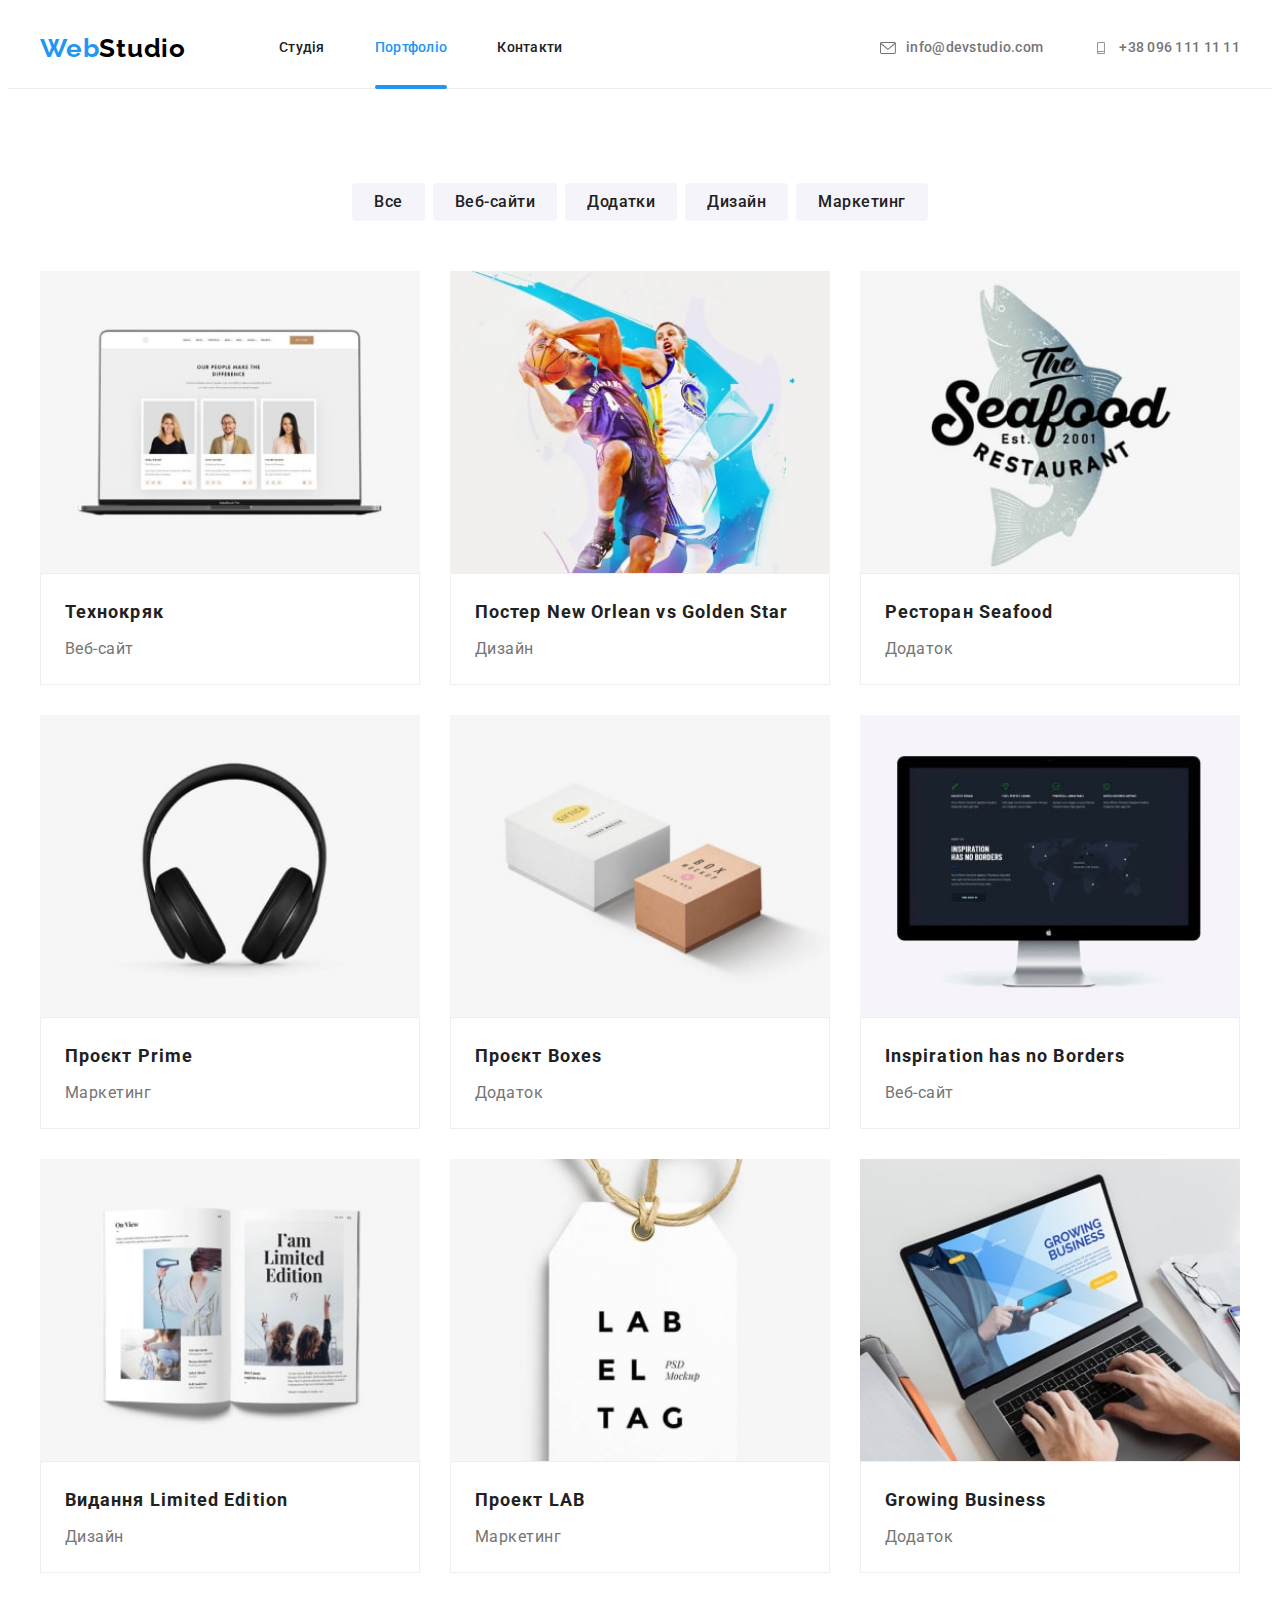
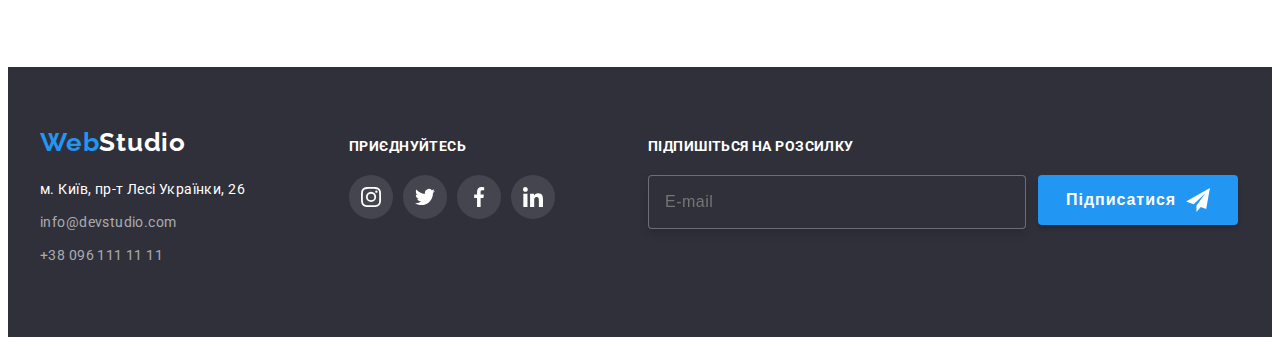
==== portfolio.html @ 8d9eef41 ".portfolio__list--buttons .portfolio__list--project" ====
<!DOCTYPE html>
<html lang="uk">
  <head>
    <meta charset="UTF-8" />
    <meta http-equiv="X-UA-Compatible" content="IE=edge" />
    <meta name="viewport" content="width=device-width, initial-scale=1.0" />
    <title>Document</title>
    <link rel="preconnect" href="https://fonts.googleapis.com" />
    <link rel="preconnect" href="https://fonts.gstatic.com" crossorigin />
    <link
      href="https://fonts.googleapis.com/css2?family=Raleway:wght@700&family=Roboto:wght@400;500;700;900&display=swap"
      rel="stylesheet"
    />
    <link
      rel="stylesheet"
      href="https://cdnjs.cloudflare.com/ajax/libs/modern-normalize/1.1.0/modern-normalize.min.css"
      integrity="sha512-wpPYUAdjBVSE4KJnH1VR1HeZfpl1ub8YT/NKx4PuQ5NmX2tKuGu6U/JRp5y+Y8XG2tV+wKQpNHVUX03MfMFn9Q=="
      crossorigin="anonymous"
      referrerpolicy="no-referrer"
    />
    <link rel="stylesheet" href="./css/main.min.css" />
  </head>
  <body>
    <!-- Шпка сторінки -->
    <header class="header">
      <div class="conteiner conteiner__header">
        <nav class="header__nav">
          <a
            href="./index.html"
            lang="en"
            class="logo logo--blu logo__header link"
            >Web<span class="logo logo--dark logo__header">Studio</span></a
          >
          <ul class="header__list list">
            <li class="header__item">
              <a href="./index.html" class="header__link link">Студія</a>
            </li>
            <li class="header__item">
              <a href="" class="header__link header__portfolio link"
                >Портфоліо</a
              >
            </li>
            <li class="header__item">
              <a href="" class="header__link link">Контакти</a>
            </li>
          </ul>
        </nav>
        <ul class="header__list list">
          <li>
            <a href="mailto:info@devstudio.com" class="header__contacts link">
              <svg class="header__email--icon" width="16" height="12">
                <use href="./images/icons.svg#icon-email"></use>
              </svg>
              info@devstudio.com
            </a>
          </li>
          <li>
            <a href="tel:+380961111111" class="header__contacts link"
              ><svg class="header__tel--icon" width="16" height="12">
                <use href="./images/icons.svg#icon-tel"></use>
              </svg>
              +38 096 111 11 11</a
            >
          </li>
        </ul>
      </div>
    </header>
    <!-- Унікальний контент сторінки -->
    <main>
      <!-------------------------------------- portfolio batom------- -->
      <section class="portfolio section">
        <div class="conteiner">
          <h2 class="visually-hidden">Види портфоліо</h2>
          <ul class="portfolio__list--buttons list">
            <li class="batton-item">
              <button type="button" class="btn__portfolio">Все</button>
            </li>
            <li class="batton-item">
              <button type="button" class="btn__portfolio">Веб-сайти</button>
            </li>
            <li class="batton-item">
              <button type="button" class="btn__portfolio">Додатки</button>
            </li>
            <li class="batton-item">
              <button type="button" class="btn__portfolio">Дизайн</button>
            </li>
            <li class="batton-item">
              <button type="button" class="btn__portfolio">Маркетинг</button>
            </li>
          </ul>
          <!----------------------------portfolio img------------------------------->
          <h2 class="visually-hidden">Портфоліо</h2>
          <ul class="portfolio__list--project list">
            <li class="portfolio-item">
              <a href="" class="portfolio-link link">
                <div class="portfolio-top-wrap">
                  <img
                    src="./images/img-portfolio-1-min.jpg"
                    alt="laptop"
                    width="370"
                    height="294"
                    class="img"
                  />
                  <p class="portfolio-title-overlay">
                    Ресурс пропонує комплексні пропозиції з різним рівнем
                    функціоналу та сервісів. Все це дозволить відвідувачу
                    отримати вичерпні відомості про компанію чи приватну особу.
                  </p>
                </div>
                <div class="portfolio-text">
                  <h3 class="portfolio-title">Технокряк</h3>
                  <p class="portfolio-after-title">Веб-сайт</p>
                </div>
              </a>
            </li>
            <li class="portfolio-item">
              <a href="" class="portfolio-link link">
                <div class="portfolio-top-wrap">
                  <img
                    src="./images/img-portfolio-2-min.jpg"
                    alt="sportsman"
                    width="370"
                    height="294"
                    class="img"
                  />
                  <p class="portfolio-title-overlay">
                    Ресурс пропонує комплексні пропозиції з різним рівнем
                    функціоналу та сервісів. Все це дозволить відвідувачу
                    отримати вичерпні відомості про компанію чи приватну особу.
                  </p>
                </div>
                <div class="portfolio-text">
                  <h3 class="portfolio-title">
                    Постер New Orlean vs Golden Star
                  </h3>
                  <p class="portfolio-after-title">Дизайн</p>
                </div>
              </a>
            </li>
            <li class="portfolio-item">
              <a href="" class="portfolio-link link">
                <div class="portfolio-top-wrap">
                  <img
                    src="./images/img-portfolio-3-min.jpg"
                    alt="fish"
                    width="370"
                    height="294"
                    class="img"
                  />
                  <p class="portfolio-title-overlay">
                    Ресурс пропонує комплексні пропозиції з різним рівнем
                    функціоналу та сервісів. Все це дозволить відвідувачу
                    отримати вичерпні відомості про компанію чи приватну особу.
                  </p>
                </div>
                <div class="portfolio-text">
                  <h3 class="portfolio-title">Ресторан Seafood</h3>
                  <p class="portfolio-after-title">Додаток</p>
                </div>
              </a>
            </li>
            <li class="portfolio-item">
              <a href="" class="portfolio-link link">
                <div class="portfolio-top-wrap">
                  <img
                    src="./images/img-portfolio-4-min.jpg"
                    alt="headphone"
                    width="370"
                    height="294"
                    class="img"
                  />
                  <p class="portfolio-title-overlay">
                    Ресурс пропонує комплексні пропозиції з різним рівнем
                    функціоналу та сервісів. Все це дозволить відвідувачу
                    отримати вичерпні відомості про компанію чи приватну особу.
                  </p>
                </div>
                <div class="portfolio-text">
                  <h3 class="portfolio-title">Проєкт Prime</h3>
                  <p class="portfolio-after-title">Маркетинг</p>
                </div>
              </a>
            </li>
            <li class="portfolio-item">
              <a href="" class="portfolio-link link">
                <div class="portfolio-top-wrap">
                  <img
                    src="./images/img-portfolio-5-min.jpg"
                    alt="boxes"
                    width="370"
                    height="294"
                    class="img"
                  />
                  <p class="portfolio-title-overlay">
                    Ресурс пропонує комплексні пропозиції з різним рівнем
                    функціоналу та сервісів. Все це дозволить відвідувачу
                    отримати вичерпні відомості про компанію чи приватну особу.
                  </p>
                </div>
                <div class="portfolio-text">
                  <h3 class="portfolio-title">Проєкт Boxes</h3>
                  <p class="portfolio-after-title">Додаток</p>
                </div>
              </a>
            </li>
            <li class="portfolio-item">
              <a href="" class="portfolio-link link">
                <div class="portfolio-top-wrap">
                  <img
                    src="./images/img-portfolio-6-min.jpg"
                    alt="monitor"
                    width="370"
                    height="294"
                    class="img"
                  />
                  <p class="portfolio-title-overlay">
                    Ресурс пропонує комплексні пропозиції з різним рівнем
                    функціоналу та сервісів. Все це дозволить відвідувачу
                    отримати вичерпні відомості про компанію чи приватну особу.
                  </p>
                </div>
                <div class="portfolio-text">
                  <h3 class="portfolio-title">Inspiration has no Borders</h3>
                  <p class="portfolio-after-title">Веб-сайт</p>
                </div>
              </a>
            </li>
            <li class="portfolio-item">
              <a href="" class="portfolio-link link">
                <div class="portfolio-top-wrap">
                  <img
                    src="./images/img-portfolio-7-min.jpg"
                    alt="magazine"
                    width="370"
                    height="294"
                    class="img"
                  />
                  <p class="portfolio-title-overlay">
                    Ресурс пропонує комплексні пропозиції з різним рівнем
                    функціоналу та сервісів. Все це дозволить відвідувачу
                    отримати вичерпні відомості про компанію чи приватну особу.
                  </p>
                </div>
                <div class="portfolio-text">
                  <h3 class="portfolio-title">Видання Limited Edition</h3>
                  <p class="portfolio-after-title">Дизайн</p>
                </div>
              </a>
            </li>
            <li class="portfolio-item">
              <a href="" class="portfolio-link link">
                <div class="portfolio-top-wrap">
                  <img
                    src="./images/img-portfolio-8-min.jpg"
                    alt="label"
                    width="370"
                    height="294"
                    class="img"
                  />
                  <p class="portfolio-title-overlay">
                    Ресурс пропонує комплексні пропозиції з різним рівнем
                    функціоналу та сервісів. Все це дозволить відвідувачу
                    отримати вичерпні відомості про компанію чи приватну особу.
                  </p>
                </div>
                <div class="portfolio-text">
                  <h3 class="portfolio-title">Проект LAB</h3>
                  <p class="portfolio-after-title">Маркетинг</p>
                </div>
              </a>
            </li>
            <li class="portfolio-item">
              <a href="" class="portfolio-link link">
                <div class="portfolio-top-wrap">
                  <img
                    src="./images/img-portfolio-9-min.jpg"
                    alt="working laptop"
                    width="370"
                    height="294"
                    class="img"
                  />
                  <p class="portfolio-title-overlay">
                    Ресурс пропонує комплексні пропозиції з різним рівнем
                    функціоналу та сервісів. Все це дозволить відвідувачу
                    отримати вичерпні відомості про компанію чи приватну особу.
                  </p>
                </div>
                <div class="portfolio-text">
                  <h3 class="portfolio-title">Growing Business</h3>
                  <p class="portfolio-after-title">Додаток</p>
                </div>
              </a>
            </li>
          </ul>
        </div>
      </section>
    </main>
    <!-- Підвал сторінки -->
    <footer class="footer">
      <div class="conteiner conteiner__footer">
        <div class="footer__wrap--contacts">
          <a href="./index.html" lang="en" class="logo logo--blu link"
            >Web<span class="logo logo--white">Studio</span></a
          >
          <address class="address">
            <ul class="address__list list">
              <li class="address__item">
                <a
                  href="https://goo.gl/maps/eV7K1DGfb44Niiet6"
                  target="_blank"
                  rel="noopener noreferrer"
                  class="address__link--map link"
                  >м. Київ, пр-т Лесі Українки, 26</a
                >
              </li>
              <li class="address__item">
                <a
                  href="malto:info@devstudio.com"
                  class="address__link--contacts link"
                  >info@devstudio.com</a
                >
              </li>
              <li class="address__item">
                <a href="tel:+380961111111" class="address__link--contacts link"
                  >+38 096 111 11 11</a
                >
              </li>
            </ul>
          </address>
        </div>
        <div class="footer__wrap--social">
          <strong class="footer-call">приєднуйтесь</strong>
          <ul class="social__list--footer list">
            <li class="footer-soc-item">
              <a href="" class="social__link--footer link">
                <svg class="social__icon--footer" width="20" height="20">
                  <use href="./images/icons.svg#icon-instagram"></use>
                </svg>
              </a>
            </li>
            <li class="footer-soc-item">
              <a href="" class="social__link--footer link"
                ><svg class="social__icon--footer" width="20" height="20">
                  <use href="./images/icons.svg#icon-twitter"></use></svg
              ></a>
            </li>
            <li class="footer-soc-item">
              <a href="" class="social__link--footer link"
                ><svg class="social__icon--footer" width="20" height="20">
                  <use href="./images/icons.svg#icon-facebook"></use></svg
              ></a>
            </li>
            <li class="footer-soc-item">
              <a href="" class="social__link--footer link"
                ><svg class="social__icon--footer" width="20" height="20">
                  <use href="./images/icons.svg#icon-linkedin"></use></svg
              ></a>
            </li>
          </ul>
        </div>
        <div class="footer__wrap--subscription">
          <strong class="subscription-text">Підпишіться на розсилку</strong>
          <form class="footer-form">
            <input
              type="text"
              class="subscription-input"
              placeholder="E-mail"
            />
            <button type="submit" class="subscription-btn">
              Підписатися<svg class="icon-send" width="24" height="24">
                <use href="./images/icons.svg#icon-send"></use>
              </svg>
            </button>
          </form>
        </div>
      </div>
    </footer>
  </body>
</html>
---- css/main.min.css ----
p,h1,h2,h3,h4,h5,h6{margin:0}address{font-style:normal}ul{list-style:none;padding:0;margin:0}:root{--head-color: #212121;--text-color: #757575;--accent-color: #2196f3;--background-color: #2f303a;--main-light-color: #ffffff;--main-dark-color: #000000;--secondary-bgr-color: #f5f4fa;--border-color: #eeeeee;--secondary-border-color: #ececec;--block-margin: 30px;--section-margin: 94px;--svg-baza-color: #afb1b8}body{font-family:"Roboto",sans-serif;color:var(--head-color)}.list{list-style:none;padding:0;margin:0}.link{text-decoration:none;display:block}.section{padding-top:94px;padding-bottom:94px}.img{display:block;min-width:100%;height:auto}.visually-hidden{position:absolute;white-space:nowrap;width:1px;height:1px;overflow:hidden;border:0;padding:0;clip:rect(0 0 0 0);-webkit-clip-path:inset(50%);clip-path:inset(50%);margin:-1px}.header{background-color:var(--main-light-color);border-bottom:1px solid var(--secondary-border-color)}.header__nav{display:-webkit-box;display:-ms-flexbox;display:flex;-webkit-box-align:center;-ms-flex-align:center;align-items:center}.header__list{display:-webkit-box;display:-ms-flexbox;display:flex;margin-left:auto;-webkit-column-gap:50px;-moz-column-gap:50px;column-gap:50px}.header__item{position:relative}.header__link{font-weight:500;font-size:14px;line-height:1.14;letter-spacing:.02em;color:var(--head-color);-webkit-transition:color 250ms cubic-bezier(0.4, 0, 0.2, 1);transition:color 250ms cubic-bezier(0.4, 0, 0.2, 1);cursor:pointer;padding:32px 0}.header__link:hover,.header__link:focus{color:var(--accent-color)}.header__contacts{font-weight:500;font-size:14px;line-height:1.14;letter-spacing:.02em;color:var(--text-color);display:-webkit-box;display:-ms-flexbox;display:flex;cursor:pointer;-webkit-box-align:center;-ms-flex-align:center;align-items:center;-webkit-transition:color 250ms cubic-bezier(0.4, 0, 0.2, 1);transition:color 250ms cubic-bezier(0.4, 0, 0.2, 1);padding:32px 0}.header__contacts:hover,.header__contacts:focus{color:var(--accent-color)}.header__email--icon,.header__tel--icon{fill:currentColor;-webkit-box-align:center;-ms-flex-align:center;align-items:center;margin-right:10px}a.header__studia,a.header__portfolio{color:var(--accent-color)}a.header__studia::after,a.header__portfolio::after{content:"";width:100%;height:4px;background:var(--accent-color);border-radius:2px;display:block;bottom:-1px;left:0;position:absolute}.hero{padding-top:200px;padding-bottom:200px;background-color:var(--background-color);text-align:center;max-width:1600px;height:600px;margin-left:auto;margin-right:auto;background-image:-webkit-gradient(linear, left top, left bottom, from(rgba(47, 48, 58, 0.4)), to(rgba(47, 48, 58, 0.4))),url("../images/Img-hero.jpg");background-image:linear-gradient(rgba(47, 48, 58, 0.4), rgba(47, 48, 58, 0.4)),url("../images/Img-hero.jpg");background-repeat:no-repeat;background-position:center;background-size:cover}.benefits-list{display:-webkit-box;display:-ms-flexbox;display:flex;margin-left:auto;-webkit-column-gap:30px;-moz-column-gap:30px;column-gap:30px}.benefits-item{width:270px}.benefits-icons{width:270px;height:120px;background-color:#f5f4fa;border-radius:4px;margin-bottom:30px;display:-webkit-box;display:-ms-flexbox;display:flex;-webkit-box-align:center;-ms-flex-align:center;align-items:center;-webkit-box-pack:center;-ms-flex-pack:center;justify-content:center}.aktivitis{padding-top:0}.aktivitis__list{display:-webkit-box;display:-ms-flexbox;display:flex;margin-left:auto;-webkit-column-gap:30px;-moz-column-gap:30px;column-gap:30px}.aktivitis__item{position:relative}.team{background-color:var(--secondary-bgr-color)}.team__list{display:-webkit-box;display:-ms-flexbox;display:flex;margin-left:auto;-webkit-column-gap:30px;-moz-column-gap:30px;column-gap:30px}.team__item{background-color:var(--main-light-color);-webkit-box-shadow:0px 1px 3px rgba(0,0,0,.12),0px 1px 1px rgba(0,0,0,.14),0px 2px 1px rgba(0,0,0,.2);box-shadow:0px 1px 3px rgba(0,0,0,.12),0px 1px 1px rgba(0,0,0,.14),0px 2px 1px rgba(0,0,0,.2);border-radius:0px 0px 4px 4px}.team__name{padding:32px 30px}.team__people{font-weight:500;font-size:16px;line-height:1.9;text-align:center;letter-spacing:.03em;margin-bottom:10px}.team__specialist{font-size:16px;line-height:1.9;text-align:center;letter-spacing:.03em;color:var(--text-color);margin-bottom:16px}.customers__link{width:170px;height:92px;background-color:rgba(0,0,0,0);border:1px solid var(--svg-baza-color);border-radius:4px;display:-webkit-box;display:-ms-flexbox;display:flex;-webkit-box-align:center;-ms-flex-align:center;align-items:center;-webkit-box-pack:center;-ms-flex-pack:center;justify-content:center;color:var(--svg-baza-color);-webkit-transition:color 250ms cubic-bezier(0.4, 0, 0.2, 1),border-color 250ms cubic-bezier(0.4, 0, 0.2, 1);transition:color 250ms cubic-bezier(0.4, 0, 0.2, 1),border-color 250ms cubic-bezier(0.4, 0, 0.2, 1)}.customers__link:hover,.customers__link:focus{border-color:var(--accent-color);color:var(--accent-color)}.customers__logo--icon{fill:currentColor;width:106px;height:60px}.customers__list{display:-webkit-box;display:-ms-flexbox;display:flex;-webkit-column-gap:30px;-moz-column-gap:30px;column-gap:30px}.customers__item{width:150px/6}.footer{background-color:var(--background-color);padding-top:60px;padding-bottom:60px}.footer__wrap--contacts{margin-right:70px}.footer__wrap--social{display:block;height:80px;-webkit-box-pack:center;-ms-flex-pack:center;justify-content:center;margin-right:93px}.footer__wrap--subscription{display:block;-webkit-box-pack:center;-ms-flex-pack:center;justify-content:center;-webkit-box-align:center;-ms-flex-align:center;align-items:center}.footer-call{font-weight:700;font-size:14px;line-height:1.14;letter-spacing:.03em;text-transform:uppercase;color:#fff}.footer-form{display:-webkit-box;display:-ms-flexbox;display:flex;margin-top:20px}.subscription-text{font-weight:700;font-size:14px;line-height:1.1428571429;letter-spacing:.03em;text-transform:uppercase;color:var(--main-light-color)}.subscription-input{width:358px;height:50px;font-size:16px;line-height:1.25;display:-webkit-box;display:-ms-flexbox;display:flex;-webkit-box-align:center;-ms-flex-align:center;align-items:center;letter-spacing:.03em;color:rgba(255,255,255,.6);border:1px solid rgba(255,255,255,.3);-webkit-filter:drop-shadow(0px 4px 4px rgba(0, 0, 0, 0.15));filter:drop-shadow(0px 4px 4px rgba(0, 0, 0, 0.15));border-radius:4px;outline:rgba(0,0,0,0);background:#2f303a;margin-right:12px;padding-left:16px}.subscription-input placeholder{font-size:16px;line-height:1.25;display:-webkit-box;display:-ms-flexbox;display:flex;-webkit-box-align:center;-ms-flex-align:center;align-items:center;letter-spacing:.03em;color:rgba(255,255,255,.6)}.subscription-input:hover,.subscription-input:focus{border-color:var(--accent-color)}.subscription-btn{display:-webkit-box;display:-ms-flexbox;display:flex;width:200px;height:50px;background:#2196f3;-webkit-box-shadow:0px 4px 4px rgba(0,0,0,.15);box-shadow:0px 4px 4px rgba(0,0,0,.15);border-radius:4px;border:rgba(0,0,0,0);font-weight:700;font-size:16px;line-height:1.88;-webkit-box-pack:center;-ms-flex-pack:center;justify-content:center;-webkit-box-align:center;-ms-flex-align:center;align-items:center;text-align:center;letter-spacing:.06em;color:#fff;padding:10px 28px}.icon-send{right:28px;margin-left:10px}.portfolio-gallery{background-color:var(--secondary-bgr-color)}.portfolio__list--buttons{display:-webkit-box;display:-ms-flexbox;display:flex;-webkit-box-pack:center;-ms-flex-pack:center;justify-content:center;margin-bottom:50px;-webkit-column-gap:8px;-moz-column-gap:8px;column-gap:8px}.portfolio__list--project{background-color:var(--main-light-color);display:-webkit-box;display:-ms-flexbox;display:flex;-ms-flex-wrap:wrap;flex-wrap:wrap;gap:30px}.portfolio-item{width:calc((100% - 60px)/3)}.portfolio-item:hover .portfolio-title-overlay{-webkit-transform:translateY(0);transform:translateY(0)}.portfolio-link{-webkit-transition:-webkit-box-shadow 250ms cubic-bezier(0.4, 0, 0.2, 1);transition:-webkit-box-shadow 250ms cubic-bezier(0.4, 0, 0.2, 1);transition:box-shadow 250ms cubic-bezier(0.4, 0, 0.2, 1);transition:box-shadow 250ms cubic-bezier(0.4, 0, 0.2, 1), -webkit-box-shadow 250ms cubic-bezier(0.4, 0, 0.2, 1)}.portfolio-link:hover,.portfolio-link:focus{-webkit-box-shadow:0px 1px 1px rgba(0,0,0,.12),0px 4px 4px rgba(0,0,0,.06),1px 4px 6px rgba(0,0,0,.16);box-shadow:0px 1px 1px rgba(0,0,0,.12),0px 4px 4px rgba(0,0,0,.06),1px 4px 6px rgba(0,0,0,.16)}.portfolio-text{padding:20px 24px;border-top:rgba(0,0,0,0);border:1px solid var(--border-color)}.portfolio-top-wrap{position:relative;overflow:hidden}.portfolio-title-overlay{position:absolute;top:0;left:0;padding:63px 24px;height:100%;font-size:18px;line-height:1.56;letter-spacing:.03em;color:var(--main-light-color);background:rgba(33,150,243,.9);-webkit-transform:translateY(100%);transform:translateY(100%);-webkit-transition:-webkit-transform 250ms cubic-bezier(0.4, 0, 0.2, 1);transition:-webkit-transform 250ms cubic-bezier(0.4, 0, 0.2, 1);transition:transform 250ms cubic-bezier(0.4, 0, 0.2, 1);transition:transform 250ms cubic-bezier(0.4, 0, 0.2, 1), -webkit-transform 250ms cubic-bezier(0.4, 0, 0.2, 1)}.portfolio-title{font-weight:700;font-size:18px;line-height:2;letter-spacing:.06em;color:var(--head-color);margin-bottom:4px}.portfolio-after-title{font-size:16px;line-height:1.88;letter-spacing:.03em;color:var(--text-color)}.visually-hidden{margin-bottom:4px}.conteiner{width:1200px;padding-left:15px;padding-right:15px;margin:0 auto}.conteiner__header{display:-webkit-box;display:-ms-flexbox;display:flex;-webkit-box-align:center;-ms-flex-align:center;align-items:center}.conteiner__footer{display:-webkit-box;display:-ms-flexbox;display:flex;-webkit-box-align:baseline;-ms-flex-align:baseline;align-items:baseline}.title--hero{font-weight:900;font-size:44px;line-height:1.36;text-align:center;letter-spacing:.06em;text-transform:uppercase;color:var(--main-light-color);margin-left:auto;margin-right:auto;max-width:696px;margin-bottom:30px}.title{font-weight:700;font-size:36px;line-height:1.17;text-align:center;letter-spacing:.03em;margin-bottom:50px}.title__subtitle--aktivitis{position:absolute;bottom:0;left:auto;width:100%;height:70px;font-weight:700;font-size:14px;line-height:1.1428571429;text-align:center;letter-spacing:.03em;text-transform:uppercase;color:var(--main-light-color);background:rgba(47,48,58,.8);display:-webkit-box;display:-ms-flexbox;display:flex;-webkit-box-align:center;-ms-flex-align:center;align-items:center;-webkit-box-pack:center;-ms-flex-pack:center;justify-content:center}.title__subtitle--benefits{font-weight:700;font-size:14px;line-height:1.14;letter-spacing:.03em;text-transform:uppercase;margin-bottom:10px}.title__text--benefits{font-size:14px;line-height:1.71;letter-spacing:.03em;color:var(--text-color)}.btn__hero{padding:10px 32px;border-radius:4px;display:block;font-family:inherit;font-weight:700;font-size:16px;line-height:1.89;-webkit-box-align:center;-ms-flex-align:center;align-items:center;text-align:center;letter-spacing:.06em;color:var(--main-light-color);background-color:var(--accent-color);min-width:216px;border:rgba(0,0,0,0);cursor:pointer;margin:0px auto;-webkit-transition:color 250ms cubic-bezier(0.4, 0, 0.2, 1);transition:color 250ms cubic-bezier(0.4, 0, 0.2, 1)}.btn__hero:hover,.btn__hero:focus{background-color:#188ce8}.btn__portfolio{padding:6px 22px;border-radius:4px;border:0px;display:inline-block;font-family:inherit;font-weight:500;font-size:16px;line-height:1.62;text-align:center;letter-spacing:.03em;color:var(--head-color);background-color:var(--secondary-bgr-color);border-radius:4px;-webkit-transition:color 250ms cubic-bezier(0.4, 0, 0.2, 1),background-color 250ms cubic-bezier(0.4, 0, 0.2, 1),-webkit-box-shadow 250ms cubic-bezier(0.4, 0, 0.2, 1);transition:color 250ms cubic-bezier(0.4, 0, 0.2, 1),background-color 250ms cubic-bezier(0.4, 0, 0.2, 1),-webkit-box-shadow 250ms cubic-bezier(0.4, 0, 0.2, 1);transition:color 250ms cubic-bezier(0.4, 0, 0.2, 1),background-color 250ms cubic-bezier(0.4, 0, 0.2, 1),box-shadow 250ms cubic-bezier(0.4, 0, 0.2, 1);transition:color 250ms cubic-bezier(0.4, 0, 0.2, 1),background-color 250ms cubic-bezier(0.4, 0, 0.2, 1),box-shadow 250ms cubic-bezier(0.4, 0, 0.2, 1),-webkit-box-shadow 250ms cubic-bezier(0.4, 0, 0.2, 1);cursor:pointer}.btn__portfolio:hover,.btn__portfolio:focus{color:var(--main-light-color);background-color:var(--accent-color);-webkit-box-shadow:0px 3px 1px rgba(0,0,0,.1),0px 1px 2px rgba(0,0,0,.08),0px 2px 2px rgba(0,0,0,.12);box-shadow:0px 3px 1px rgba(0,0,0,.1),0px 1px 2px rgba(0,0,0,.08),0px 2px 2px rgba(0,0,0,.12)}.btn__form{font-family:inherit;font-weight:700;font-size:16px;line-height:1.88px;display:-webkit-box;display:-ms-flexbox;display:flex;text-align:center;letter-spacing:.06em;color:#fff;-webkit-box-align:center;-ms-flex-align:center;align-items:center;-webkit-box-pack:center;-ms-flex-pack:center;justify-content:center;min-width:200px;height:50px;margin:0px auto;background:#2196f3;-webkit-box-shadow:0px 4px 4px rgba(0,0,0,.15);box-shadow:0px 4px 4px rgba(0,0,0,.15);border-radius:4px;border:rgba(0,0,0,0);cursor:pointer;margin-right:auto;margin-bottom:0px}.backdrop{position:fixed;top:0;left:0;width:100%;height:100%;background-color:rgba(0,0,0,.2);-webkit-transition:opacity 500ms linear,visibility 500ms;transition:opacity 500ms linear,visibility 500ms}.modal{position:absolute;top:50%;left:50%;width:528px;min-height:581px;background:#fff;-webkit-box-shadow:0px 1px 3px rgba(0,0,0,.12),0px 1px 1px rgba(0,0,0,.14),0px 2px 1px rgba(0,0,0,.2);box-shadow:0px 1px 3px rgba(0,0,0,.12),0px 1px 1px rgba(0,0,0,.14),0px 2px 1px rgba(0,0,0,.2);border-radius:4px;padding:40px;-webkit-transform:translate(-50%, -50%) scale(1);transform:translate(-50%, -50%) scale(1);-webkit-transition:-webkit-transform 300ms linear;transition:-webkit-transform 300ms linear;transition:transform 300ms linear;transition:transform 300ms linear, -webkit-transform 300ms linear}.backdrop.is-hidden .modal{-webkit-transform:scale(0);transform:scale(0)}.modal-close-btn{position:absolute;top:8px;right:8px;width:30px;height:30px;background:#fff;border:1px solid rgba(0,0,0,.1);border-radius:50%;display:-webkit-box;display:-ms-flexbox;display:flex;-webkit-box-align:center;-ms-flex-align:center;align-items:center;-webkit-box-pack:center;-ms-flex-pack:center;justify-content:center;-webkit-transition:fill 250ms cubic-bezier(0.4, 0, 0.2, 1);transition:fill 250ms cubic-bezier(0.4, 0, 0.2, 1);cursor:pointer}.modal-close-btn:hover,.modal-close-btn:focus+.modal-btn-icon{fill:var(--accent-color)}.is-hidden{opacity:0;visibility:hidden;pointer-events:none}.modal-form{position:relative}.modal-title{font-weight:700;font-size:20px;line-height:1.15;text-align:center;letter-spacing:.03em;color:var(--head-color);margin-bottom:12px}.form-input{width:100%;height:40px;border:1px solid rgba(33,33,33,.2);border-radius:4px;padding-left:42px;cursor:pointer;-webkit-transition:border-color 250ms cubic-bezier(0.4, 0, 0.2, 1);transition:border-color 250ms cubic-bezier(0.4, 0, 0.2, 1);outline:rgba(0,0,0,0)}.form-input:focus{border-color:var(--accent-color)}.form-fild{margin-bottom:10px}.form-fild:nth-child(4){margin-bottom:20px}.form-fild:nth-child(5){margin-bottom:30px}.input-wrap{position:relative;margin-top:4px}.form-title{display:block;font-size:12px;line-height:1.1666666667;letter-spacing:.01em;color:var(--text-color)}.form-icon{position:absolute;left:15px;top:50%;-webkit-transform:translateY(-50%);transform:translateY(-50%)}.form-input:focus+.form-icon{fill:var(--accent-color)}.form-comment{display:block;font-size:12px;line-height:1.1666666667;letter-spacing:.01em;color:rgba(117,117,117,.5);width:100%;height:120px;border:1px solid rgba(33,33,33,.2);border-radius:4px;resize:none;padding:16px 12px;margin-top:4px}.form-checkbox{display:-webkit-box;display:-ms-flexbox;display:flex;-webkit-box-pack:center;-ms-flex-pack:center;justify-content:center;-webkit-box-align:center;-ms-flex-align:center;align-items:center}.check-icon{fill:rgba(0,0,0,0);-webkit-transition:fill 250ms cubic-bezier(0.4, 0, 0.2, 1);transition:fill 250ms cubic-bezier(0.4, 0, 0.2, 1)}.check-text{font-size:14px;line-height:1,71;letter-spacing:.03em;color:#757575;display:-webkit-box;display:-ms-flexbox;display:flex;-webkit-box-pack:center;-ms-flex-pack:center;justify-content:center;-webkit-box-align:center;-ms-flex-align:center;align-items:center}.form-checkbox:checked+.check-text span{background-color:var(--accent-color);border-color:var(--accent-color)}.form-checkbox:focus+.check-text span{border-color:var(--accent-color)}.check-text span{width:16px;height:15px;border:2px solid var(--head-color);border-radius:3pt;-webkit-box-align:center;-ms-flex-align:center;align-items:center;-webkit-box-pack:center;-ms-flex-pack:center;justify-content:center;margin-right:8px;display:-webkit-box;display:-ms-flexbox;display:flex;-webkit-transition:background-color 250ms cubic-bezier(0.4, 0, 0.2, 1),border-color 250ms cubic-bezier(0.4, 0, 0.2, 1);transition:background-color 250ms cubic-bezier(0.4, 0, 0.2, 1),border-color 250ms cubic-bezier(0.4, 0, 0.2, 1)}.check-terms{text-decoration:underline;color:#2196f3}.logo{font-family:"Raleway";font-weight:700;font-size:26px;line-height:1.19;letter-spacing:.03em}.logo--blu{color:var(--accent-color);display:-webkit-box;display:-ms-flexbox;display:flex;-webkit-box-align:center;-ms-flex-align:center;align-items:center;margin-right:93px}.logo--dark{color:var(--main-dark-color);padding-top:24px;padding-bottom:24px}.logo--white{color:var(--main-light-color)}.social__list--team{display:-webkit-box;display:-ms-flexbox;display:flex;-webkit-box-pack:center;-ms-flex-pack:center;justify-content:center;gap:10px}.social__link--team{width:44px;height:44px;border-radius:50%;background-color:var(--main-light-color);display:-webkit-box;display:-ms-flexbox;display:flex;-webkit-box-align:center;-ms-flex-align:center;align-items:center;-webkit-box-pack:center;-ms-flex-pack:center;justify-content:center;color:var(--svg-baza-color);-webkit-transition:color 250ms cubic-bezier(0.4, 0, 0.2, 1),background-color 250ms cubic-bezier(0.4, 0, 0.2, 1);transition:color 250ms cubic-bezier(0.4, 0, 0.2, 1),background-color 250ms cubic-bezier(0.4, 0, 0.2, 1)}.social__link--team:hover,.social__link--team:focus{background-color:var(--accent-color);color:var(--main-light-color)}.social__icon--team{fill:currentColor;-webkit-transition:fill 250ms cubic-bezier(0.4, 0, 0.2, 1);transition:fill 250ms cubic-bezier(0.4, 0, 0.2, 1)}.social__list--footer{display:-webkit-box;display:-ms-flexbox;display:flex;-webkit-box-pack:center;-ms-flex-pack:center;justify-content:center;gap:10px;margin-top:20px}.social__link--footer{width:44px;height:44px;border-radius:50%;background-color:rgba(255,255,255,.1);display:-webkit-box;display:-ms-flexbox;display:flex;-webkit-box-align:center;-ms-flex-align:center;align-items:center;-webkit-box-pack:center;-ms-flex-pack:center;justify-content:center;color:var(--main-light-color);-webkit-transition:color 250ms cubic-bezier(0.4, 0, 0.2, 1),background-color 250ms cubic-bezier(0.4, 0, 0.2, 1);transition:color 250ms cubic-bezier(0.4, 0, 0.2, 1),background-color 250ms cubic-bezier(0.4, 0, 0.2, 1)}.social__link--footer:hover,.social__link--footer:focus{background-color:var(--accent-color);color:var(--main-light-color)}.social__icon--footer{fill:currentColor}.address{margin-top:20px}.address__item{margin-bottom:9px}.address__item:last-child{margin-bottom:0px}.address__link--map{font-size:14px;line-height:1.71;letter-spacing:.03em;color:var(--main-light-color);-webkit-transition:color 250ms cubic-bezier(0.4, 0, 0.2, 1);transition:color 250ms cubic-bezier(0.4, 0, 0.2, 1)}.address__link--map:hover,.address__link--map:focus{color:var(--accent-color)}.address__link--contacts{font-size:14px;line-height:1.71;letter-spacing:.03em;color:rgba(255,255,255,.6);margin-bottom:9px;-webkit-transition:color 250ms cubic-bezier(0.4, 0, 0.2, 1);transition:color 250ms cubic-bezier(0.4, 0, 0.2, 1)}.address__link--contacts:hover,.address__link--contacts:focus{color:var(--accent-color)}/*# sourceMappingURL=main.min.css.map */
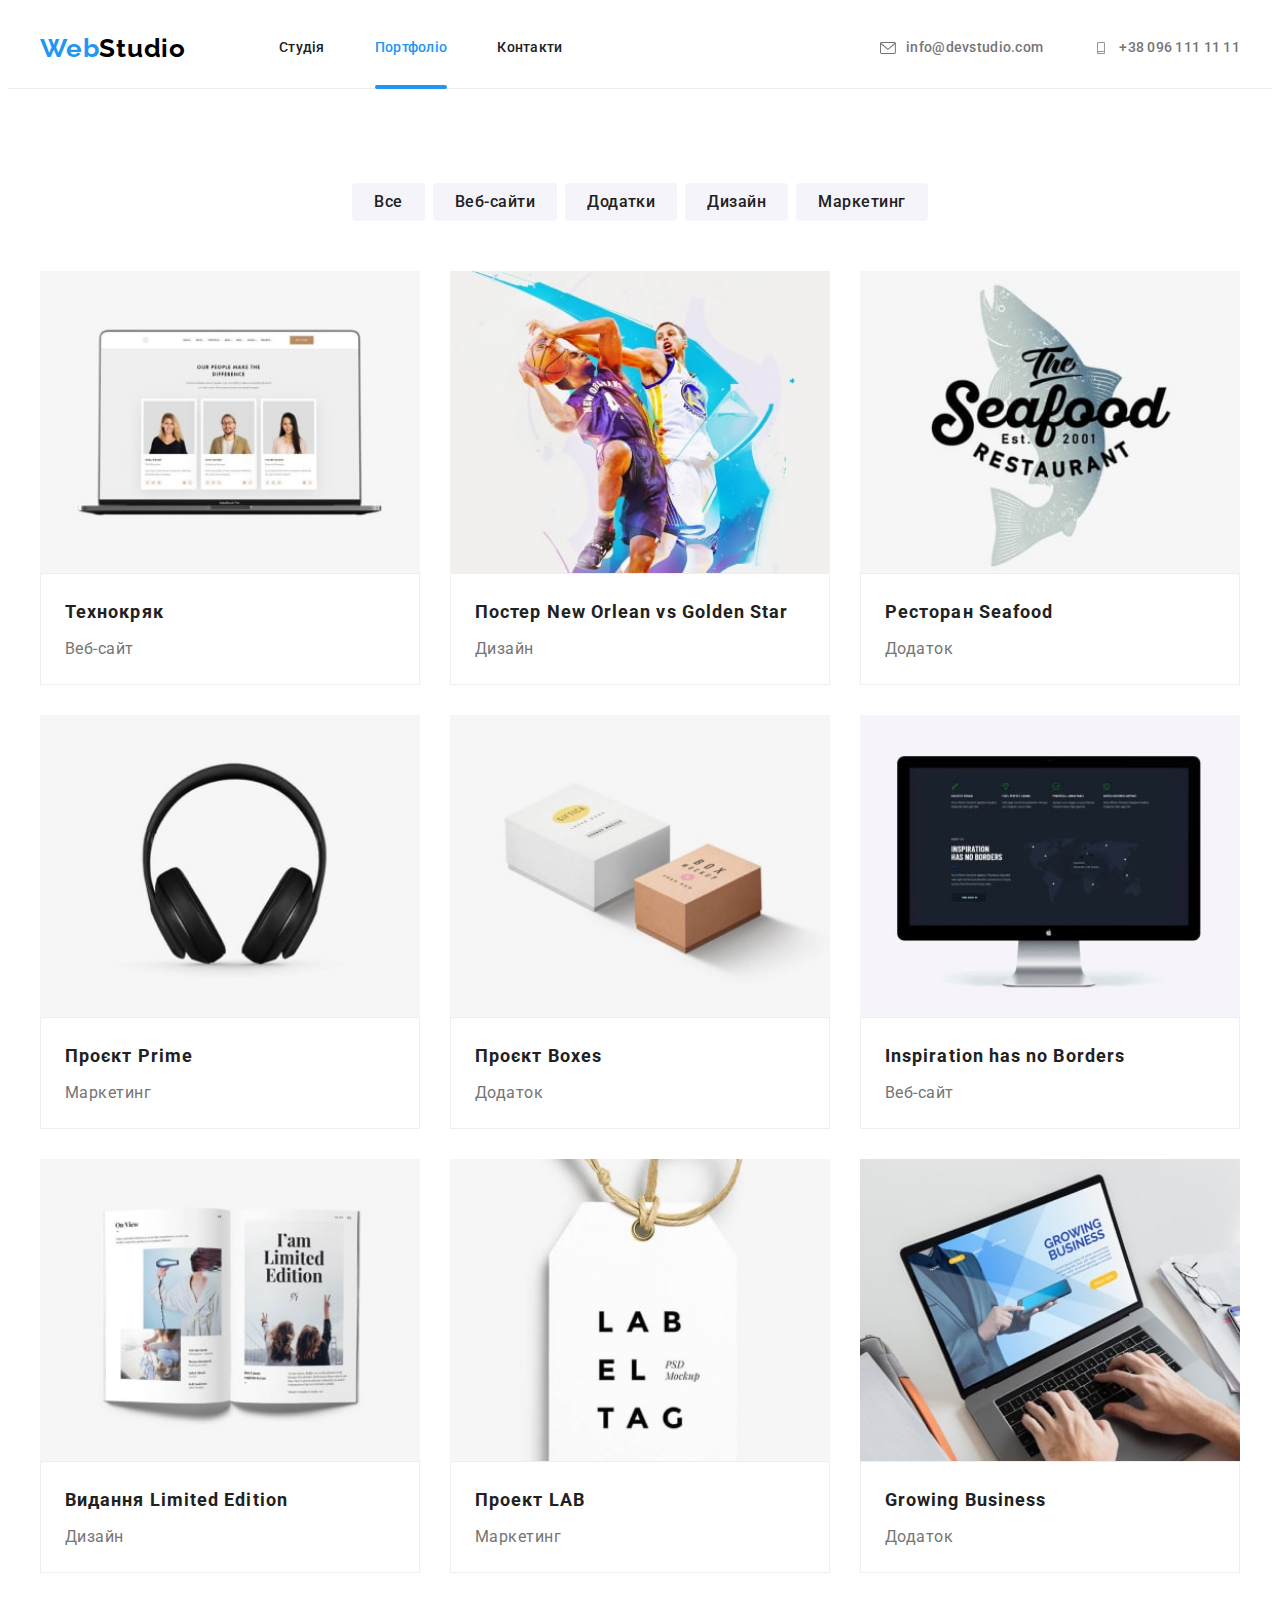
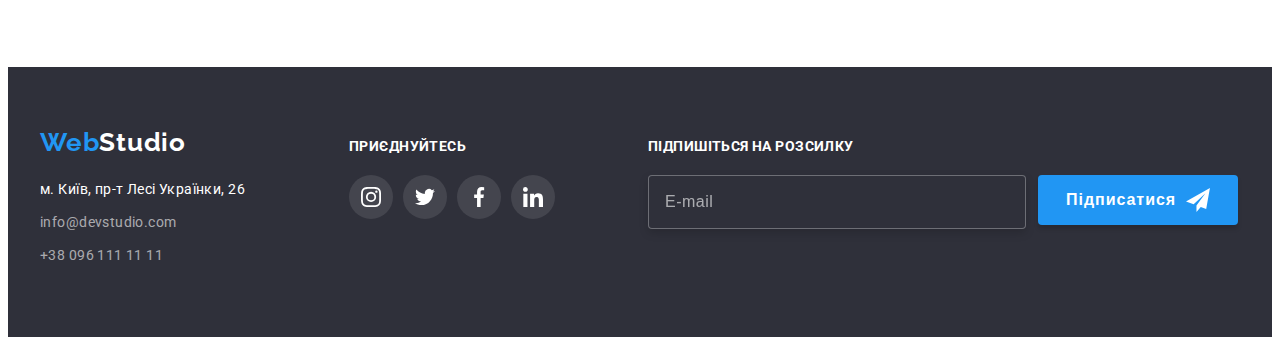
==== commit b396b09f: "title__subtitle--portfolio" ====
--- a/portfolio.html
+++ b/portfolio.html
@@ -72,27 +72,27 @@
         <div class="conteiner">
           <h2 class="visually-hidden">Види портфоліо</h2>
           <ul class="portfolio__list--buttons list">
-            <li class="batton-item">
+            <li class="portfolio__item--btn">
               <button type="button" class="btn__portfolio">Все</button>
             </li>
-            <li class="batton-item">
+            <li class="portfolio__item--btn">
               <button type="button" class="btn__portfolio">Веб-сайти</button>
             </li>
-            <li class="batton-item">
+            <li class="portfolio__item--btn">
               <button type="button" class="btn__portfolio">Додатки</button>
             </li>
-            <li class="batton-item">
+            <li class="portfolio__item--btn">
               <button type="button" class="btn__portfolio">Дизайн</button>
             </li>
-            <li class="batton-item">
+            <li class="portfolio__item--btn">
               <button type="button" class="btn__portfolio">Маркетинг</button>
             </li>
           </ul>
           <!----------------------------portfolio img------------------------------->
           <h2 class="visually-hidden">Портфоліо</h2>
           <ul class="portfolio__list--project list">
-            <li class="portfolio-item">
-              <a href="" class="portfolio-link link">
+            <li class="portfolio__item--project">
+              <a href="" class="portfolio__link--project link">
                 <div class="portfolio-top-wrap">
                   <img
                     src="./images/img-portfolio-1-min.jpg"
@@ -101,20 +101,20 @@
                     height="294"
                     class="img"
                   />
-                  <p class="portfolio-title-overlay">
-                    Ресурс пропонує комплексні пропозиції з різним рівнем
-                    функціоналу та сервісів. Все це дозволить відвідувачу
-                    отримати вичерпні відомості про компанію чи приватну особу.
-                  </p>
-                </div>
-                <div class="portfolio-text">
-                  <h3 class="portfolio-title">Технокряк</h3>
-                  <p class="portfolio-after-title">Веб-сайт</p>
-                </div>
-              </a>
-            </li>
-            <li class="portfolio-item">
-              <a href="" class="portfolio-link link">
+                  <p class="portfolio__text--overlay">
+                    Ресурс пропонує комплексні пропозиції з різним рівнем
+                    функціоналу та сервісів. Все це дозволить відвідувачу
+                    отримати вичерпні відомості про компанію чи приватну особу.
+                  </p>
+                </div>
+                <div class="portfolio__descr--project">
+                  <h3 class="title__subtitle--portfolio">Технокряк</h3>
+                  <p class="portfolio__type-project">Веб-сайт</p>
+                </div>
+              </a>
+            </li>
+            <li class="portfolio__item--project">
+              <a href="" class="portfolio__link--project link">
                 <div class="portfolio-top-wrap">
                   <img
                     src="./images/img-portfolio-2-min.jpg"
@@ -123,22 +123,22 @@
                     height="294"
                     class="img"
                   />
-                  <p class="portfolio-title-overlay">
-                    Ресурс пропонує комплексні пропозиції з різним рівнем
-                    функціоналу та сервісів. Все це дозволить відвідувачу
-                    отримати вичерпні відомості про компанію чи приватну особу.
-                  </p>
-                </div>
-                <div class="portfolio-text">
-                  <h3 class="portfolio-title">
+                  <p class="portfolio__text--overlay">
+                    Ресурс пропонує комплексні пропозиції з різним рівнем
+                    функціоналу та сервісів. Все це дозволить відвідувачу
+                    отримати вичерпні відомості про компанію чи приватну особу.
+                  </p>
+                </div>
+                <div class="portfolio__descr--project">
+                  <h3 class="title__subtitle--portfolio">
                     Постер New Orlean vs Golden Star
                   </h3>
-                  <p class="portfolio-after-title">Дизайн</p>
-                </div>
-              </a>
-            </li>
-            <li class="portfolio-item">
-              <a href="" class="portfolio-link link">
+                  <p class="portfolio__type-project">Дизайн</p>
+                </div>
+              </a>
+            </li>
+            <li class="portfolio__item--project">
+              <a href="" class="portfolio__link--project link">
                 <div class="portfolio-top-wrap">
                   <img
                     src="./images/img-portfolio-3-min.jpg"
@@ -147,20 +147,20 @@
                     height="294"
                     class="img"
                   />
-                  <p class="portfolio-title-overlay">
-                    Ресурс пропонує комплексні пропозиції з різним рівнем
-                    функціоналу та сервісів. Все це дозволить відвідувачу
-                    отримати вичерпні відомості про компанію чи приватну особу.
-                  </p>
-                </div>
-                <div class="portfolio-text">
-                  <h3 class="portfolio-title">Ресторан Seafood</h3>
-                  <p class="portfolio-after-title">Додаток</p>
-                </div>
-              </a>
-            </li>
-            <li class="portfolio-item">
-              <a href="" class="portfolio-link link">
+                  <p class="portfolio__text--overlay">
+                    Ресурс пропонує комплексні пропозиції з різним рівнем
+                    функціоналу та сервісів. Все це дозволить відвідувачу
+                    отримати вичерпні відомості про компанію чи приватну особу.
+                  </p>
+                </div>
+                <div class="portfolio__descr--project">
+                  <h3 class="title__subtitle--portfolio">Ресторан Seafood</h3>
+                  <p class="portfolio__type-project">Додаток</p>
+                </div>
+              </a>
+            </li>
+            <li class="portfolio__item--project">
+              <a href="" class="portfolio__link--project link">
                 <div class="portfolio-top-wrap">
                   <img
                     src="./images/img-portfolio-4-min.jpg"
@@ -169,20 +169,20 @@
                     height="294"
                     class="img"
                   />
-                  <p class="portfolio-title-overlay">
-                    Ресурс пропонує комплексні пропозиції з різним рівнем
-                    функціоналу та сервісів. Все це дозволить відвідувачу
-                    отримати вичерпні відомості про компанію чи приватну особу.
-                  </p>
-                </div>
-                <div class="portfolio-text">
-                  <h3 class="portfolio-title">Проєкт Prime</h3>
-                  <p class="portfolio-after-title">Маркетинг</p>
-                </div>
-              </a>
-            </li>
-            <li class="portfolio-item">
-              <a href="" class="portfolio-link link">
+                  <p class="portfolio__text--overlay">
+                    Ресурс пропонує комплексні пропозиції з різним рівнем
+                    функціоналу та сервісів. Все це дозволить відвідувачу
+                    отримати вичерпні відомості про компанію чи приватну особу.
+                  </p>
+                </div>
+                <div class="portfolio__descr--project">
+                  <h3 class="title__subtitle--portfolio">Проєкт Prime</h3>
+                  <p class="portfolio__type-project">Маркетинг</p>
+                </div>
+              </a>
+            </li>
+            <li class="portfolio__item--project">
+              <a href="" class="portfolio__link--project link">
                 <div class="portfolio-top-wrap">
                   <img
                     src="./images/img-portfolio-5-min.jpg"
@@ -191,20 +191,20 @@
                     height="294"
                     class="img"
                   />
-                  <p class="portfolio-title-overlay">
-                    Ресурс пропонує комплексні пропозиції з різним рівнем
-                    функціоналу та сервісів. Все це дозволить відвідувачу
-                    отримати вичерпні відомості про компанію чи приватну особу.
-                  </p>
-                </div>
-                <div class="portfolio-text">
-                  <h3 class="portfolio-title">Проєкт Boxes</h3>
-                  <p class="portfolio-after-title">Додаток</p>
-                </div>
-              </a>
-            </li>
-            <li class="portfolio-item">
-              <a href="" class="portfolio-link link">
+                  <p class="portfolio__text--overlay">
+                    Ресурс пропонує комплексні пропозиції з різним рівнем
+                    функціоналу та сервісів. Все це дозволить відвідувачу
+                    отримати вичерпні відомості про компанію чи приватну особу.
+                  </p>
+                </div>
+                <div class="portfolio__descr--project">
+                  <h3 class="title__subtitle--portfolio">Проєкт Boxes</h3>
+                  <p class="portfolio__type-project">Додаток</p>
+                </div>
+              </a>
+            </li>
+            <li class="portfolio__item--project">
+              <a href="" class="portfolio__link--project link">
                 <div class="portfolio-top-wrap">
                   <img
                     src="./images/img-portfolio-6-min.jpg"
@@ -213,20 +213,22 @@
                     height="294"
                     class="img"
                   />
-                  <p class="portfolio-title-overlay">
-                    Ресурс пропонує комплексні пропозиції з різним рівнем
-                    функціоналу та сервісів. Все це дозволить відвідувачу
-                    отримати вичерпні відомості про компанію чи приватну особу.
-                  </p>
-                </div>
-                <div class="portfolio-text">
-                  <h3 class="portfolio-title">Inspiration has no Borders</h3>
-                  <p class="portfolio-after-title">Веб-сайт</p>
-                </div>
-              </a>
-            </li>
-            <li class="portfolio-item">
-              <a href="" class="portfolio-link link">
+                  <p class="portfolio__text--overlay">
+                    Ресурс пропонує комплексні пропозиції з різним рівнем
+                    функціоналу та сервісів. Все це дозволить відвідувачу
+                    отримати вичерпні відомості про компанію чи приватну особу.
+                  </p>
+                </div>
+                <div class="portfolio__descr--project">
+                  <h3 class="title__subtitle--portfolio">
+                    Inspiration has no Borders
+                  </h3>
+                  <p class="portfolio__type-project">Веб-сайт</p>
+                </div>
+              </a>
+            </li>
+            <li class="portfolio__item--project">
+              <a href="" class="portfolio__link--project link">
                 <div class="portfolio-top-wrap">
                   <img
                     src="./images/img-portfolio-7-min.jpg"
@@ -235,20 +237,22 @@
                     height="294"
                     class="img"
                   />
-                  <p class="portfolio-title-overlay">
-                    Ресурс пропонує комплексні пропозиції з різним рівнем
-                    функціоналу та сервісів. Все це дозволить відвідувачу
-                    отримати вичерпні відомості про компанію чи приватну особу.
-                  </p>
-                </div>
-                <div class="portfolio-text">
-                  <h3 class="portfolio-title">Видання Limited Edition</h3>
-                  <p class="portfolio-after-title">Дизайн</p>
-                </div>
-              </a>
-            </li>
-            <li class="portfolio-item">
-              <a href="" class="portfolio-link link">
+                  <p class="portfolio__text--overlay">
+                    Ресурс пропонує комплексні пропозиції з різним рівнем
+                    функціоналу та сервісів. Все це дозволить відвідувачу
+                    отримати вичерпні відомості про компанію чи приватну особу.
+                  </p>
+                </div>
+                <div class="portfolio__descr--project">
+                  <h3 class="title__subtitle--portfolio">
+                    Видання Limited Edition
+                  </h3>
+                  <p class="portfolio__type-project">Дизайн</p>
+                </div>
+              </a>
+            </li>
+            <li class="portfolio__item--project">
+              <a href="" class="portfolio__link--project link">
                 <div class="portfolio-top-wrap">
                   <img
                     src="./images/img-portfolio-8-min.jpg"
@@ -257,20 +261,20 @@
                     height="294"
                     class="img"
                   />
-                  <p class="portfolio-title-overlay">
-                    Ресурс пропонує комплексні пропозиції з різним рівнем
-                    функціоналу та сервісів. Все це дозволить відвідувачу
-                    отримати вичерпні відомості про компанію чи приватну особу.
-                  </p>
-                </div>
-                <div class="portfolio-text">
-                  <h3 class="portfolio-title">Проект LAB</h3>
-                  <p class="portfolio-after-title">Маркетинг</p>
-                </div>
-              </a>
-            </li>
-            <li class="portfolio-item">
-              <a href="" class="portfolio-link link">
+                  <p class="portfolio__text--overlay">
+                    Ресурс пропонує комплексні пропозиції з різним рівнем
+                    функціоналу та сервісів. Все це дозволить відвідувачу
+                    отримати вичерпні відомості про компанію чи приватну особу.
+                  </p>
+                </div>
+                <div class="portfolio__descr--project">
+                  <h3 class="title__subtitle--portfolio">Проект LAB</h3>
+                  <p class="portfolio__type-project">Маркетинг</p>
+                </div>
+              </a>
+            </li>
+            <li class="portfolio__item--project">
+              <a href="" class="portfolio__link--project link">
                 <div class="portfolio-top-wrap">
                   <img
                     src="./images/img-portfolio-9-min.jpg"
@@ -279,15 +283,15 @@
                     height="294"
                     class="img"
                   />
-                  <p class="portfolio-title-overlay">
-                    Ресурс пропонує комплексні пропозиції з різним рівнем
-                    функціоналу та сервісів. Все це дозволить відвідувачу
-                    отримати вичерпні відомості про компанію чи приватну особу.
-                  </p>
-                </div>
-                <div class="portfolio-text">
-                  <h3 class="portfolio-title">Growing Business</h3>
-                  <p class="portfolio-after-title">Додаток</p>
+                  <p class="portfolio__text--overlay">
+                    Ресурс пропонує комплексні пропозиції з різним рівнем
+                    функціоналу та сервісів. Все це дозволить відвідувачу
+                    отримати вичерпні відомості про компанію чи приватну особу.
+                  </p>
+                </div>
+                <div class="portfolio__descr--project">
+                  <h3 class="title__subtitle--portfolio">Growing Business</h3>
+                  <p class="portfolio__type-project">Додаток</p>
                 </div>
               </a>
             </li>
--- a/css/main.min.css
+++ b/css/main.min.css
@@ -1 +1 @@
-p,h1,h2,h3,h4,h5,h6{margin:0}address{font-style:normal}ul{list-style:none;padding:0;margin:0}:root{--head-color: #212121;--text-color: #757575;--accent-color: #2196f3;--background-color: #2f303a;--main-light-color: #ffffff;--main-dark-color: #000000;--secondary-bgr-color: #f5f4fa;--border-color: #eeeeee;--secondary-border-color: #ececec;--block-margin: 30px;--section-margin: 94px;--svg-baza-color: #afb1b8}body{font-family:"Roboto",sans-serif;color:var(--head-color)}.list{list-style:none;padding:0;margin:0}.link{text-decoration:none;display:block}.section{padding-top:94px;padding-bottom:94px}.img{display:block;min-width:100%;height:auto}.visually-hidden{position:absolute;white-space:nowrap;width:1px;height:1px;overflow:hidden;border:0;padding:0;clip:rect(0 0 0 0);-webkit-clip-path:inset(50%);clip-path:inset(50%);margin:-1px}.header{background-color:var(--main-light-color);border-bottom:1px solid var(--secondary-border-color)}.header__nav{display:-webkit-box;display:-ms-flexbox;display:flex;-webkit-box-align:center;-ms-flex-align:center;align-items:center}.header__list{display:-webkit-box;display:-ms-flexbox;display:flex;margin-left:auto;-webkit-column-gap:50px;-moz-column-gap:50px;column-gap:50px}.header__item{position:relative}.header__link{font-weight:500;font-size:14px;line-height:1.14;letter-spacing:.02em;color:var(--head-color);-webkit-transition:color 250ms cubic-bezier(0.4, 0, 0.2, 1);transition:color 250ms cubic-bezier(0.4, 0, 0.2, 1);cursor:pointer;padding:32px 0}.header__link:hover,.header__link:focus{color:var(--accent-color)}.header__contacts{font-weight:500;font-size:14px;line-height:1.14;letter-spacing:.02em;color:var(--text-color);display:-webkit-box;display:-ms-flexbox;display:flex;cursor:pointer;-webkit-box-align:center;-ms-flex-align:center;align-items:center;-webkit-transition:color 250ms cubic-bezier(0.4, 0, 0.2, 1);transition:color 250ms cubic-bezier(0.4, 0, 0.2, 1);padding:32px 0}.header__contacts:hover,.header__contacts:focus{color:var(--accent-color)}.header__email--icon,.header__tel--icon{fill:currentColor;-webkit-box-align:center;-ms-flex-align:center;align-items:center;margin-right:10px}a.header__studia,a.header__portfolio{color:var(--accent-color)}a.header__studia::after,a.header__portfolio::after{content:"";width:100%;height:4px;background:var(--accent-color);border-radius:2px;display:block;bottom:-1px;left:0;position:absolute}.hero{padding-top:200px;padding-bottom:200px;background-color:var(--background-color);text-align:center;max-width:1600px;height:600px;margin-left:auto;margin-right:auto;background-image:-webkit-gradient(linear, left top, left bottom, from(rgba(47, 48, 58, 0.4)), to(rgba(47, 48, 58, 0.4))),url("../images/Img-hero.jpg");background-image:linear-gradient(rgba(47, 48, 58, 0.4), rgba(47, 48, 58, 0.4)),url("../images/Img-hero.jpg");background-repeat:no-repeat;background-position:center;background-size:cover}.benefits-list{display:-webkit-box;display:-ms-flexbox;display:flex;margin-left:auto;-webkit-column-gap:30px;-moz-column-gap:30px;column-gap:30px}.benefits-item{width:270px}.benefits-icons{width:270px;height:120px;background-color:#f5f4fa;border-radius:4px;margin-bottom:30px;display:-webkit-box;display:-ms-flexbox;display:flex;-webkit-box-align:center;-ms-flex-align:center;align-items:center;-webkit-box-pack:center;-ms-flex-pack:center;justify-content:center}.aktivitis{padding-top:0}.aktivitis__list{display:-webkit-box;display:-ms-flexbox;display:flex;margin-left:auto;-webkit-column-gap:30px;-moz-column-gap:30px;column-gap:30px}.aktivitis__item{position:relative}.team{background-color:var(--secondary-bgr-color)}.team__list{display:-webkit-box;display:-ms-flexbox;display:flex;margin-left:auto;-webkit-column-gap:30px;-moz-column-gap:30px;column-gap:30px}.team__item{background-color:var(--main-light-color);-webkit-box-shadow:0px 1px 3px rgba(0,0,0,.12),0px 1px 1px rgba(0,0,0,.14),0px 2px 1px rgba(0,0,0,.2);box-shadow:0px 1px 3px rgba(0,0,0,.12),0px 1px 1px rgba(0,0,0,.14),0px 2px 1px rgba(0,0,0,.2);border-radius:0px 0px 4px 4px}.team__name{padding:32px 30px}.team__people{font-weight:500;font-size:16px;line-height:1.9;text-align:center;letter-spacing:.03em;margin-bottom:10px}.team__specialist{font-size:16px;line-height:1.9;text-align:center;letter-spacing:.03em;color:var(--text-color);margin-bottom:16px}.customers__link{width:170px;height:92px;background-color:rgba(0,0,0,0);border:1px solid var(--svg-baza-color);border-radius:4px;display:-webkit-box;display:-ms-flexbox;display:flex;-webkit-box-align:center;-ms-flex-align:center;align-items:center;-webkit-box-pack:center;-ms-flex-pack:center;justify-content:center;color:var(--svg-baza-color);-webkit-transition:color 250ms cubic-bezier(0.4, 0, 0.2, 1),border-color 250ms cubic-bezier(0.4, 0, 0.2, 1);transition:color 250ms cubic-bezier(0.4, 0, 0.2, 1),border-color 250ms cubic-bezier(0.4, 0, 0.2, 1)}.customers__link:hover,.customers__link:focus{border-color:var(--accent-color);color:var(--accent-color)}.customers__logo--icon{fill:currentColor;width:106px;height:60px}.customers__list{display:-webkit-box;display:-ms-flexbox;display:flex;-webkit-column-gap:30px;-moz-column-gap:30px;column-gap:30px}.customers__item{width:150px/6}.footer{background-color:var(--background-color);padding-top:60px;padding-bottom:60px}.footer__wrap--contacts{margin-right:70px}.footer__wrap--social{display:block;height:80px;-webkit-box-pack:center;-ms-flex-pack:center;justify-content:center;margin-right:93px}.footer__wrap--subscription{display:block;-webkit-box-pack:center;-ms-flex-pack:center;justify-content:center;-webkit-box-align:center;-ms-flex-align:center;align-items:center}.footer-call{font-weight:700;font-size:14px;line-height:1.14;letter-spacing:.03em;text-transform:uppercase;color:#fff}.footer-form{display:-webkit-box;display:-ms-flexbox;display:flex;margin-top:20px}.subscription-text{font-weight:700;font-size:14px;line-height:1.1428571429;letter-spacing:.03em;text-transform:uppercase;color:var(--main-light-color)}.subscription-input{width:358px;height:50px;font-size:16px;line-height:1.25;display:-webkit-box;display:-ms-flexbox;display:flex;-webkit-box-align:center;-ms-flex-align:center;align-items:center;letter-spacing:.03em;color:rgba(255,255,255,.6);border:1px solid rgba(255,255,255,.3);-webkit-filter:drop-shadow(0px 4px 4px rgba(0, 0, 0, 0.15));filter:drop-shadow(0px 4px 4px rgba(0, 0, 0, 0.15));border-radius:4px;outline:rgba(0,0,0,0);background:#2f303a;margin-right:12px;padding-left:16px}.subscription-input placeholder{font-size:16px;line-height:1.25;display:-webkit-box;display:-ms-flexbox;display:flex;-webkit-box-align:center;-ms-flex-align:center;align-items:center;letter-spacing:.03em;color:rgba(255,255,255,.6)}.subscription-input:hover,.subscription-input:focus{border-color:var(--accent-color)}.subscription-btn{display:-webkit-box;display:-ms-flexbox;display:flex;width:200px;height:50px;background:#2196f3;-webkit-box-shadow:0px 4px 4px rgba(0,0,0,.15);box-shadow:0px 4px 4px rgba(0,0,0,.15);border-radius:4px;border:rgba(0,0,0,0);font-weight:700;font-size:16px;line-height:1.88;-webkit-box-pack:center;-ms-flex-pack:center;justify-content:center;-webkit-box-align:center;-ms-flex-align:center;align-items:center;text-align:center;letter-spacing:.06em;color:#fff;padding:10px 28px}.icon-send{right:28px;margin-left:10px}.portfolio-gallery{background-color:var(--secondary-bgr-color)}.portfolio__list--buttons{display:-webkit-box;display:-ms-flexbox;display:flex;-webkit-box-pack:center;-ms-flex-pack:center;justify-content:center;margin-bottom:50px;-webkit-column-gap:8px;-moz-column-gap:8px;column-gap:8px}.portfolio__list--project{background-color:var(--main-light-color);display:-webkit-box;display:-ms-flexbox;display:flex;-ms-flex-wrap:wrap;flex-wrap:wrap;gap:30px}.portfolio-item{width:calc((100% - 60px)/3)}.portfolio-item:hover .portfolio-title-overlay{-webkit-transform:translateY(0);transform:translateY(0)}.portfolio-link{-webkit-transition:-webkit-box-shadow 250ms cubic-bezier(0.4, 0, 0.2, 1);transition:-webkit-box-shadow 250ms cubic-bezier(0.4, 0, 0.2, 1);transition:box-shadow 250ms cubic-bezier(0.4, 0, 0.2, 1);transition:box-shadow 250ms cubic-bezier(0.4, 0, 0.2, 1), -webkit-box-shadow 250ms cubic-bezier(0.4, 0, 0.2, 1)}.portfolio-link:hover,.portfolio-link:focus{-webkit-box-shadow:0px 1px 1px rgba(0,0,0,.12),0px 4px 4px rgba(0,0,0,.06),1px 4px 6px rgba(0,0,0,.16);box-shadow:0px 1px 1px rgba(0,0,0,.12),0px 4px 4px rgba(0,0,0,.06),1px 4px 6px rgba(0,0,0,.16)}.portfolio-text{padding:20px 24px;border-top:rgba(0,0,0,0);border:1px solid var(--border-color)}.portfolio-top-wrap{position:relative;overflow:hidden}.portfolio-title-overlay{position:absolute;top:0;left:0;padding:63px 24px;height:100%;font-size:18px;line-height:1.56;letter-spacing:.03em;color:var(--main-light-color);background:rgba(33,150,243,.9);-webkit-transform:translateY(100%);transform:translateY(100%);-webkit-transition:-webkit-transform 250ms cubic-bezier(0.4, 0, 0.2, 1);transition:-webkit-transform 250ms cubic-bezier(0.4, 0, 0.2, 1);transition:transform 250ms cubic-bezier(0.4, 0, 0.2, 1);transition:transform 250ms cubic-bezier(0.4, 0, 0.2, 1), -webkit-transform 250ms cubic-bezier(0.4, 0, 0.2, 1)}.portfolio-title{font-weight:700;font-size:18px;line-height:2;letter-spacing:.06em;color:var(--head-color);margin-bottom:4px}.portfolio-after-title{font-size:16px;line-height:1.88;letter-spacing:.03em;color:var(--text-color)}.visually-hidden{margin-bottom:4px}.conteiner{width:1200px;padding-left:15px;padding-right:15px;margin:0 auto}.conteiner__header{display:-webkit-box;display:-ms-flexbox;display:flex;-webkit-box-align:center;-ms-flex-align:center;align-items:center}.conteiner__footer{display:-webkit-box;display:-ms-flexbox;display:flex;-webkit-box-align:baseline;-ms-flex-align:baseline;align-items:baseline}.title--hero{font-weight:900;font-size:44px;line-height:1.36;text-align:center;letter-spacing:.06em;text-transform:uppercase;color:var(--main-light-color);margin-left:auto;margin-right:auto;max-width:696px;margin-bottom:30px}.title{font-weight:700;font-size:36px;line-height:1.17;text-align:center;letter-spacing:.03em;margin-bottom:50px}.title__subtitle--aktivitis{position:absolute;bottom:0;left:auto;width:100%;height:70px;font-weight:700;font-size:14px;line-height:1.1428571429;text-align:center;letter-spacing:.03em;text-transform:uppercase;color:var(--main-light-color);background:rgba(47,48,58,.8);display:-webkit-box;display:-ms-flexbox;display:flex;-webkit-box-align:center;-ms-flex-align:center;align-items:center;-webkit-box-pack:center;-ms-flex-pack:center;justify-content:center}.title__subtitle--benefits{font-weight:700;font-size:14px;line-height:1.14;letter-spacing:.03em;text-transform:uppercase;margin-bottom:10px}.title__text--benefits{font-size:14px;line-height:1.71;letter-spacing:.03em;color:var(--text-color)}.btn__hero{padding:10px 32px;border-radius:4px;display:block;font-family:inherit;font-weight:700;font-size:16px;line-height:1.89;-webkit-box-align:center;-ms-flex-align:center;align-items:center;text-align:center;letter-spacing:.06em;color:var(--main-light-color);background-color:var(--accent-color);min-width:216px;border:rgba(0,0,0,0);cursor:pointer;margin:0px auto;-webkit-transition:color 250ms cubic-bezier(0.4, 0, 0.2, 1);transition:color 250ms cubic-bezier(0.4, 0, 0.2, 1)}.btn__hero:hover,.btn__hero:focus{background-color:#188ce8}.btn__portfolio{padding:6px 22px;border-radius:4px;border:0px;display:inline-block;font-family:inherit;font-weight:500;font-size:16px;line-height:1.62;text-align:center;letter-spacing:.03em;color:var(--head-color);background-color:var(--secondary-bgr-color);border-radius:4px;-webkit-transition:color 250ms cubic-bezier(0.4, 0, 0.2, 1),background-color 250ms cubic-bezier(0.4, 0, 0.2, 1),-webkit-box-shadow 250ms cubic-bezier(0.4, 0, 0.2, 1);transition:color 250ms cubic-bezier(0.4, 0, 0.2, 1),background-color 250ms cubic-bezier(0.4, 0, 0.2, 1),-webkit-box-shadow 250ms cubic-bezier(0.4, 0, 0.2, 1);transition:color 250ms cubic-bezier(0.4, 0, 0.2, 1),background-color 250ms cubic-bezier(0.4, 0, 0.2, 1),box-shadow 250ms cubic-bezier(0.4, 0, 0.2, 1);transition:color 250ms cubic-bezier(0.4, 0, 0.2, 1),background-color 250ms cubic-bezier(0.4, 0, 0.2, 1),box-shadow 250ms cubic-bezier(0.4, 0, 0.2, 1),-webkit-box-shadow 250ms cubic-bezier(0.4, 0, 0.2, 1);cursor:pointer}.btn__portfolio:hover,.btn__portfolio:focus{color:var(--main-light-color);background-color:var(--accent-color);-webkit-box-shadow:0px 3px 1px rgba(0,0,0,.1),0px 1px 2px rgba(0,0,0,.08),0px 2px 2px rgba(0,0,0,.12);box-shadow:0px 3px 1px rgba(0,0,0,.1),0px 1px 2px rgba(0,0,0,.08),0px 2px 2px rgba(0,0,0,.12)}.btn__form{font-family:inherit;font-weight:700;font-size:16px;line-height:1.88px;display:-webkit-box;display:-ms-flexbox;display:flex;text-align:center;letter-spacing:.06em;color:#fff;-webkit-box-align:center;-ms-flex-align:center;align-items:center;-webkit-box-pack:center;-ms-flex-pack:center;justify-content:center;min-width:200px;height:50px;margin:0px auto;background:#2196f3;-webkit-box-shadow:0px 4px 4px rgba(0,0,0,.15);box-shadow:0px 4px 4px rgba(0,0,0,.15);border-radius:4px;border:rgba(0,0,0,0);cursor:pointer;margin-right:auto;margin-bottom:0px}.backdrop{position:fixed;top:0;left:0;width:100%;height:100%;background-color:rgba(0,0,0,.2);-webkit-transition:opacity 500ms linear,visibility 500ms;transition:opacity 500ms linear,visibility 500ms}.modal{position:absolute;top:50%;left:50%;width:528px;min-height:581px;background:#fff;-webkit-box-shadow:0px 1px 3px rgba(0,0,0,.12),0px 1px 1px rgba(0,0,0,.14),0px 2px 1px rgba(0,0,0,.2);box-shadow:0px 1px 3px rgba(0,0,0,.12),0px 1px 1px rgba(0,0,0,.14),0px 2px 1px rgba(0,0,0,.2);border-radius:4px;padding:40px;-webkit-transform:translate(-50%, -50%) scale(1);transform:translate(-50%, -50%) scale(1);-webkit-transition:-webkit-transform 300ms linear;transition:-webkit-transform 300ms linear;transition:transform 300ms linear;transition:transform 300ms linear, -webkit-transform 300ms linear}.backdrop.is-hidden .modal{-webkit-transform:scale(0);transform:scale(0)}.modal-close-btn{position:absolute;top:8px;right:8px;width:30px;height:30px;background:#fff;border:1px solid rgba(0,0,0,.1);border-radius:50%;display:-webkit-box;display:-ms-flexbox;display:flex;-webkit-box-align:center;-ms-flex-align:center;align-items:center;-webkit-box-pack:center;-ms-flex-pack:center;justify-content:center;-webkit-transition:fill 250ms cubic-bezier(0.4, 0, 0.2, 1);transition:fill 250ms cubic-bezier(0.4, 0, 0.2, 1);cursor:pointer}.modal-close-btn:hover,.modal-close-btn:focus+.modal-btn-icon{fill:var(--accent-color)}.is-hidden{opacity:0;visibility:hidden;pointer-events:none}.modal-form{position:relative}.modal-title{font-weight:700;font-size:20px;line-height:1.15;text-align:center;letter-spacing:.03em;color:var(--head-color);margin-bottom:12px}.form-input{width:100%;height:40px;border:1px solid rgba(33,33,33,.2);border-radius:4px;padding-left:42px;cursor:pointer;-webkit-transition:border-color 250ms cubic-bezier(0.4, 0, 0.2, 1);transition:border-color 250ms cubic-bezier(0.4, 0, 0.2, 1);outline:rgba(0,0,0,0)}.form-input:focus{border-color:var(--accent-color)}.form-fild{margin-bottom:10px}.form-fild:nth-child(4){margin-bottom:20px}.form-fild:nth-child(5){margin-bottom:30px}.input-wrap{position:relative;margin-top:4px}.form-title{display:block;font-size:12px;line-height:1.1666666667;letter-spacing:.01em;color:var(--text-color)}.form-icon{position:absolute;left:15px;top:50%;-webkit-transform:translateY(-50%);transform:translateY(-50%)}.form-input:focus+.form-icon{fill:var(--accent-color)}.form-comment{display:block;font-size:12px;line-height:1.1666666667;letter-spacing:.01em;color:rgba(117,117,117,.5);width:100%;height:120px;border:1px solid rgba(33,33,33,.2);border-radius:4px;resize:none;padding:16px 12px;margin-top:4px}.form-checkbox{display:-webkit-box;display:-ms-flexbox;display:flex;-webkit-box-pack:center;-ms-flex-pack:center;justify-content:center;-webkit-box-align:center;-ms-flex-align:center;align-items:center}.check-icon{fill:rgba(0,0,0,0);-webkit-transition:fill 250ms cubic-bezier(0.4, 0, 0.2, 1);transition:fill 250ms cubic-bezier(0.4, 0, 0.2, 1)}.check-text{font-size:14px;line-height:1,71;letter-spacing:.03em;color:#757575;display:-webkit-box;display:-ms-flexbox;display:flex;-webkit-box-pack:center;-ms-flex-pack:center;justify-content:center;-webkit-box-align:center;-ms-flex-align:center;align-items:center}.form-checkbox:checked+.check-text span{background-color:var(--accent-color);border-color:var(--accent-color)}.form-checkbox:focus+.check-text span{border-color:var(--accent-color)}.check-text span{width:16px;height:15px;border:2px solid var(--head-color);border-radius:3pt;-webkit-box-align:center;-ms-flex-align:center;align-items:center;-webkit-box-pack:center;-ms-flex-pack:center;justify-content:center;margin-right:8px;display:-webkit-box;display:-ms-flexbox;display:flex;-webkit-transition:background-color 250ms cubic-bezier(0.4, 0, 0.2, 1),border-color 250ms cubic-bezier(0.4, 0, 0.2, 1);transition:background-color 250ms cubic-bezier(0.4, 0, 0.2, 1),border-color 250ms cubic-bezier(0.4, 0, 0.2, 1)}.check-terms{text-decoration:underline;color:#2196f3}.logo{font-family:"Raleway";font-weight:700;font-size:26px;line-height:1.19;letter-spacing:.03em}.logo--blu{color:var(--accent-color);display:-webkit-box;display:-ms-flexbox;display:flex;-webkit-box-align:center;-ms-flex-align:center;align-items:center;margin-right:93px}.logo--dark{color:var(--main-dark-color);padding-top:24px;padding-bottom:24px}.logo--white{color:var(--main-light-color)}.social__list--team{display:-webkit-box;display:-ms-flexbox;display:flex;-webkit-box-pack:center;-ms-flex-pack:center;justify-content:center;gap:10px}.social__link--team{width:44px;height:44px;border-radius:50%;background-color:var(--main-light-color);display:-webkit-box;display:-ms-flexbox;display:flex;-webkit-box-align:center;-ms-flex-align:center;align-items:center;-webkit-box-pack:center;-ms-flex-pack:center;justify-content:center;color:var(--svg-baza-color);-webkit-transition:color 250ms cubic-bezier(0.4, 0, 0.2, 1),background-color 250ms cubic-bezier(0.4, 0, 0.2, 1);transition:color 250ms cubic-bezier(0.4, 0, 0.2, 1),background-color 250ms cubic-bezier(0.4, 0, 0.2, 1)}.social__link--team:hover,.social__link--team:focus{background-color:var(--accent-color);color:var(--main-light-color)}.social__icon--team{fill:currentColor;-webkit-transition:fill 250ms cubic-bezier(0.4, 0, 0.2, 1);transition:fill 250ms cubic-bezier(0.4, 0, 0.2, 1)}.social__list--footer{display:-webkit-box;display:-ms-flexbox;display:flex;-webkit-box-pack:center;-ms-flex-pack:center;justify-content:center;gap:10px;margin-top:20px}.social__link--footer{width:44px;height:44px;border-radius:50%;background-color:rgba(255,255,255,.1);display:-webkit-box;display:-ms-flexbox;display:flex;-webkit-box-align:center;-ms-flex-align:center;align-items:center;-webkit-box-pack:center;-ms-flex-pack:center;justify-content:center;color:var(--main-light-color);-webkit-transition:color 250ms cubic-bezier(0.4, 0, 0.2, 1),background-color 250ms cubic-bezier(0.4, 0, 0.2, 1);transition:color 250ms cubic-bezier(0.4, 0, 0.2, 1),background-color 250ms cubic-bezier(0.4, 0, 0.2, 1)}.social__link--footer:hover,.social__link--footer:focus{background-color:var(--accent-color);color:var(--main-light-color)}.social__icon--footer{fill:currentColor}.address{margin-top:20px}.address__item{margin-bottom:9px}.address__item:last-child{margin-bottom:0px}.address__link--map{font-size:14px;line-height:1.71;letter-spacing:.03em;color:var(--main-light-color);-webkit-transition:color 250ms cubic-bezier(0.4, 0, 0.2, 1);transition:color 250ms cubic-bezier(0.4, 0, 0.2, 1)}.address__link--map:hover,.address__link--map:focus{color:var(--accent-color)}.address__link--contacts{font-size:14px;line-height:1.71;letter-spacing:.03em;color:rgba(255,255,255,.6);margin-bottom:9px;-webkit-transition:color 250ms cubic-bezier(0.4, 0, 0.2, 1);transition:color 250ms cubic-bezier(0.4, 0, 0.2, 1)}.address__link--contacts:hover,.address__link--contacts:focus{color:var(--accent-color)}/*# sourceMappingURL=main.min.css.map */+p,h1,h2,h3,h4,h5,h6{margin:0}address{font-style:normal}ul{list-style:none;padding:0;margin:0}:root{--head-color: #212121;--text-color: #757575;--accent-color: #2196f3;--background-color: #2f303a;--main-light-color: #ffffff;--main-dark-color: #000000;--secondary-bgr-color: #f5f4fa;--border-color: #eeeeee;--secondary-border-color: #ececec;--block-margin: 30px;--section-margin: 94px;--svg-baza-color: #afb1b8}body{font-family:"Roboto",sans-serif;color:var(--head-color)}.list{list-style:none;padding:0;margin:0}.link{text-decoration:none;display:block}.section{padding-top:94px;padding-bottom:94px}.img{display:block;min-width:100%;height:auto}.visually-hidden{position:absolute;white-space:nowrap;width:1px;height:1px;overflow:hidden;border:0;padding:0;clip:rect(0 0 0 0);-webkit-clip-path:inset(50%);clip-path:inset(50%);margin:-1px}.header{background-color:var(--main-light-color);border-bottom:1px solid var(--secondary-border-color)}.header__nav{display:-webkit-box;display:-ms-flexbox;display:flex;-webkit-box-align:center;-ms-flex-align:center;align-items:center}.header__list{display:-webkit-box;display:-ms-flexbox;display:flex;margin-left:auto;-webkit-column-gap:50px;-moz-column-gap:50px;column-gap:50px}.header__item{position:relative}.header__link{font-weight:500;font-size:14px;line-height:1.14;letter-spacing:.02em;color:var(--head-color);-webkit-transition:color 250ms cubic-bezier(0.4, 0, 0.2, 1);transition:color 250ms cubic-bezier(0.4, 0, 0.2, 1);cursor:pointer;padding:32px 0}.header__link:hover,.header__link:focus{color:var(--accent-color)}.header__contacts{font-weight:500;font-size:14px;line-height:1.14;letter-spacing:.02em;color:var(--text-color);display:-webkit-box;display:-ms-flexbox;display:flex;cursor:pointer;-webkit-box-align:center;-ms-flex-align:center;align-items:center;-webkit-transition:color 250ms cubic-bezier(0.4, 0, 0.2, 1);transition:color 250ms cubic-bezier(0.4, 0, 0.2, 1);padding:32px 0}.header__contacts:hover,.header__contacts:focus{color:var(--accent-color)}.header__email--icon,.header__tel--icon{fill:currentColor;-webkit-box-align:center;-ms-flex-align:center;align-items:center;margin-right:10px}a.header__studia,a.header__portfolio{color:var(--accent-color)}a.header__studia::after,a.header__portfolio::after{content:"";width:100%;height:4px;background:var(--accent-color);border-radius:2px;display:block;bottom:-1px;left:0;position:absolute}.hero{padding-top:200px;padding-bottom:200px;background-color:var(--background-color);text-align:center;max-width:1600px;height:600px;margin-left:auto;margin-right:auto;background-image:-webkit-gradient(linear, left top, left bottom, from(rgba(47, 48, 58, 0.4)), to(rgba(47, 48, 58, 0.4))),url("../images/Img-hero.jpg");background-image:linear-gradient(rgba(47, 48, 58, 0.4), rgba(47, 48, 58, 0.4)),url("../images/Img-hero.jpg");background-repeat:no-repeat;background-position:center;background-size:cover}.benefits-list{display:-webkit-box;display:-ms-flexbox;display:flex;margin-left:auto;-webkit-column-gap:30px;-moz-column-gap:30px;column-gap:30px}.benefits-item{width:270px}.benefits-icons{width:270px;height:120px;background-color:#f5f4fa;border-radius:4px;margin-bottom:30px;display:-webkit-box;display:-ms-flexbox;display:flex;-webkit-box-align:center;-ms-flex-align:center;align-items:center;-webkit-box-pack:center;-ms-flex-pack:center;justify-content:center}.aktivitis{padding-top:0}.aktivitis__list{display:-webkit-box;display:-ms-flexbox;display:flex;margin-left:auto;-webkit-column-gap:30px;-moz-column-gap:30px;column-gap:30px}.aktivitis__item{position:relative}.team{background-color:var(--secondary-bgr-color)}.team__list{display:-webkit-box;display:-ms-flexbox;display:flex;margin-left:auto;-webkit-column-gap:30px;-moz-column-gap:30px;column-gap:30px}.team__item{background-color:var(--main-light-color);-webkit-box-shadow:0px 1px 3px rgba(0,0,0,.12),0px 1px 1px rgba(0,0,0,.14),0px 2px 1px rgba(0,0,0,.2);box-shadow:0px 1px 3px rgba(0,0,0,.12),0px 1px 1px rgba(0,0,0,.14),0px 2px 1px rgba(0,0,0,.2);border-radius:0px 0px 4px 4px}.team__name{padding:32px 30px}.team__people{font-weight:500;font-size:16px;line-height:1.9;text-align:center;letter-spacing:.03em;margin-bottom:10px}.team__specialist{font-size:16px;line-height:1.9;text-align:center;letter-spacing:.03em;color:var(--text-color);margin-bottom:16px}.customers__link{width:170px;height:92px;background-color:rgba(0,0,0,0);border:1px solid var(--svg-baza-color);border-radius:4px;display:-webkit-box;display:-ms-flexbox;display:flex;-webkit-box-align:center;-ms-flex-align:center;align-items:center;-webkit-box-pack:center;-ms-flex-pack:center;justify-content:center;color:var(--svg-baza-color);-webkit-transition:color 250ms cubic-bezier(0.4, 0, 0.2, 1),border-color 250ms cubic-bezier(0.4, 0, 0.2, 1);transition:color 250ms cubic-bezier(0.4, 0, 0.2, 1),border-color 250ms cubic-bezier(0.4, 0, 0.2, 1)}.customers__link:hover,.customers__link:focus{border-color:var(--accent-color);color:var(--accent-color)}.customers__logo--icon{fill:currentColor;width:106px;height:60px}.customers__list{display:-webkit-box;display:-ms-flexbox;display:flex;-webkit-column-gap:30px;-moz-column-gap:30px;column-gap:30px}.customers__item{width:150px/6}.footer{background-color:var(--background-color);padding-top:60px;padding-bottom:60px}.footer__wrap--contacts{margin-right:70px}.footer__wrap--social{display:block;height:80px;-webkit-box-pack:center;-ms-flex-pack:center;justify-content:center;margin-right:93px}.footer__wrap--subscription{display:block;-webkit-box-pack:center;-ms-flex-pack:center;justify-content:center;-webkit-box-align:center;-ms-flex-align:center;align-items:center}.footer-call{font-weight:700;font-size:14px;line-height:1.14;letter-spacing:.03em;text-transform:uppercase;color:#fff}.footer-form{display:-webkit-box;display:-ms-flexbox;display:flex;margin-top:20px}.subscription-text{font-weight:700;font-size:14px;line-height:1.1428571429;letter-spacing:.03em;text-transform:uppercase;color:var(--main-light-color)}.subscription-input{width:358px;height:50px;font-size:16px;line-height:1.25;display:-webkit-box;display:-ms-flexbox;display:flex;-webkit-box-align:center;-ms-flex-align:center;align-items:center;letter-spacing:.03em;color:rgba(255,255,255,.6);border:1px solid rgba(255,255,255,.3);-webkit-filter:drop-shadow(0px 4px 4px rgba(0, 0, 0, 0.15));filter:drop-shadow(0px 4px 4px rgba(0, 0, 0, 0.15));border-radius:4px;outline:rgba(0,0,0,0);background:#2f303a;margin-right:12px;padding-left:16px}.subscription-input::-webkit-input-placeholder{font-size:16px;line-height:1.25;display:-webkit-box;display:flex;-webkit-box-align:center;align-items:center;letter-spacing:.03em;color:rgba(255,255,255,.6)}.subscription-input::-moz-placeholder{font-size:16px;line-height:1.25;display:flex;align-items:center;letter-spacing:.03em;color:rgba(255,255,255,.6)}.subscription-input:-ms-input-placeholder{font-size:16px;line-height:1.25;display:-ms-flexbox;display:flex;-ms-flex-align:center;align-items:center;letter-spacing:.03em;color:rgba(255,255,255,.6)}.subscription-input::-ms-input-placeholder{font-size:16px;line-height:1.25;display:-ms-flexbox;display:flex;-ms-flex-align:center;align-items:center;letter-spacing:.03em;color:rgba(255,255,255,.6)}.subscription-input::placeholder{font-size:16px;line-height:1.25;display:-webkit-box;display:-ms-flexbox;display:flex;-webkit-box-align:center;-ms-flex-align:center;align-items:center;letter-spacing:.03em;color:rgba(255,255,255,.6)}.subscription-input:hover,.subscription-input:focus{border-color:var(--accent-color)}.subscription-btn{display:-webkit-box;display:-ms-flexbox;display:flex;width:200px;height:50px;background:#2196f3;-webkit-box-shadow:0px 4px 4px rgba(0,0,0,.15);box-shadow:0px 4px 4px rgba(0,0,0,.15);border-radius:4px;border:rgba(0,0,0,0);font-weight:700;font-size:16px;line-height:1.88;-webkit-box-pack:center;-ms-flex-pack:center;justify-content:center;-webkit-box-align:center;-ms-flex-align:center;align-items:center;text-align:center;letter-spacing:.06em;color:#fff;padding:10px 28px}.icon-send{right:28px;margin-left:10px}.portfolio-gallery{background-color:var(--secondary-bgr-color)}.portfolio__list--buttons{display:-webkit-box;display:-ms-flexbox;display:flex;-webkit-box-pack:center;-ms-flex-pack:center;justify-content:center;margin-bottom:50px;-webkit-column-gap:8px;-moz-column-gap:8px;column-gap:8px}.portfolio__list--project{background-color:var(--main-light-color);display:-webkit-box;display:-ms-flexbox;display:flex;-ms-flex-wrap:wrap;flex-wrap:wrap;gap:30px}.portfolio__link--project{-webkit-transition:-webkit-box-shadow 250ms cubic-bezier(0.4, 0, 0.2, 1);transition:-webkit-box-shadow 250ms cubic-bezier(0.4, 0, 0.2, 1);transition:box-shadow 250ms cubic-bezier(0.4, 0, 0.2, 1);transition:box-shadow 250ms cubic-bezier(0.4, 0, 0.2, 1), -webkit-box-shadow 250ms cubic-bezier(0.4, 0, 0.2, 1)}.portfolio__link--project:hover,.portfolio__link--project:focus{-webkit-box-shadow:0px 1px 1px rgba(0,0,0,.12),0px 4px 4px rgba(0,0,0,.06),1px 4px 6px rgba(0,0,0,.16);box-shadow:0px 1px 1px rgba(0,0,0,.12),0px 4px 4px rgba(0,0,0,.06),1px 4px 6px rgba(0,0,0,.16)}.portfolio__descr--project{padding:20px 24px;border-top:rgba(0,0,0,0);border:1px solid var(--border-color)}.portfolio-top-wrap{position:relative;overflow:hidden}.portfolio__text--overlay{position:absolute;top:0;left:0;padding:63px 24px;height:100%;font-size:18px;line-height:1.56;letter-spacing:.03em;color:var(--main-light-color);background:rgba(33,150,243,.9);-webkit-transform:translateY(100%);transform:translateY(100%);-webkit-transition:-webkit-transform 250ms cubic-bezier(0.4, 0, 0.2, 1);transition:-webkit-transform 250ms cubic-bezier(0.4, 0, 0.2, 1);transition:transform 250ms cubic-bezier(0.4, 0, 0.2, 1);transition:transform 250ms cubic-bezier(0.4, 0, 0.2, 1), -webkit-transform 250ms cubic-bezier(0.4, 0, 0.2, 1)}.portfolio__item--project{width:calc((100% - 60px)/3)}.portfolio__item--project:hover .portfolio__text--overlay{-webkit-transform:translateY(0);transform:translateY(0)}.title__subtitle--portfolio{font-weight:700;font-size:18px;line-height:2;letter-spacing:.06em;color:var(--head-color);margin-bottom:4px}.portfolio__type-project{font-size:16px;line-height:1.88;letter-spacing:.03em;color:var(--text-color)}.visually-hidden{margin-bottom:4px}.conteiner{width:1200px;padding-left:15px;padding-right:15px;margin:0 auto}.conteiner__header{display:-webkit-box;display:-ms-flexbox;display:flex;-webkit-box-align:center;-ms-flex-align:center;align-items:center}.conteiner__footer{display:-webkit-box;display:-ms-flexbox;display:flex;-webkit-box-align:baseline;-ms-flex-align:baseline;align-items:baseline}.title--hero{font-weight:900;font-size:44px;line-height:1.36;text-align:center;letter-spacing:.06em;text-transform:uppercase;color:var(--main-light-color);margin-left:auto;margin-right:auto;max-width:696px;margin-bottom:30px}.title{font-weight:700;font-size:36px;line-height:1.17;text-align:center;letter-spacing:.03em;margin-bottom:50px}.title__subtitle--aktivitis{position:absolute;bottom:0;left:auto;width:100%;height:70px;font-weight:700;font-size:14px;line-height:1.1428571429;text-align:center;letter-spacing:.03em;text-transform:uppercase;color:var(--main-light-color);background:rgba(47,48,58,.8);display:-webkit-box;display:-ms-flexbox;display:flex;-webkit-box-align:center;-ms-flex-align:center;align-items:center;-webkit-box-pack:center;-ms-flex-pack:center;justify-content:center}.title__subtitle--benefits{font-weight:700;font-size:14px;line-height:1.14;letter-spacing:.03em;text-transform:uppercase;margin-bottom:10px}.title__text--benefits{font-size:14px;line-height:1.71;letter-spacing:.03em;color:var(--text-color)}.btn__hero{padding:10px 32px;border-radius:4px;display:block;font-family:inherit;font-weight:700;font-size:16px;line-height:1.89;-webkit-box-align:center;-ms-flex-align:center;align-items:center;text-align:center;letter-spacing:.06em;color:var(--main-light-color);background-color:var(--accent-color);min-width:216px;border:rgba(0,0,0,0);cursor:pointer;margin:0px auto;-webkit-transition:color 250ms cubic-bezier(0.4, 0, 0.2, 1);transition:color 250ms cubic-bezier(0.4, 0, 0.2, 1)}.btn__hero:hover,.btn__hero:focus{background-color:#188ce8}.btn__portfolio{padding:6px 22px;border-radius:4px;border:0px;display:inline-block;font-family:inherit;font-weight:500;font-size:16px;line-height:1.62;text-align:center;letter-spacing:.03em;color:var(--head-color);background-color:var(--secondary-bgr-color);border-radius:4px;-webkit-transition:color 250ms cubic-bezier(0.4, 0, 0.2, 1),background-color 250ms cubic-bezier(0.4, 0, 0.2, 1),-webkit-box-shadow 250ms cubic-bezier(0.4, 0, 0.2, 1);transition:color 250ms cubic-bezier(0.4, 0, 0.2, 1),background-color 250ms cubic-bezier(0.4, 0, 0.2, 1),-webkit-box-shadow 250ms cubic-bezier(0.4, 0, 0.2, 1);transition:color 250ms cubic-bezier(0.4, 0, 0.2, 1),background-color 250ms cubic-bezier(0.4, 0, 0.2, 1),box-shadow 250ms cubic-bezier(0.4, 0, 0.2, 1);transition:color 250ms cubic-bezier(0.4, 0, 0.2, 1),background-color 250ms cubic-bezier(0.4, 0, 0.2, 1),box-shadow 250ms cubic-bezier(0.4, 0, 0.2, 1),-webkit-box-shadow 250ms cubic-bezier(0.4, 0, 0.2, 1);cursor:pointer}.btn__portfolio:hover,.btn__portfolio:focus{color:var(--main-light-color);background-color:var(--accent-color);-webkit-box-shadow:0px 3px 1px rgba(0,0,0,.1),0px 1px 2px rgba(0,0,0,.08),0px 2px 2px rgba(0,0,0,.12);box-shadow:0px 3px 1px rgba(0,0,0,.1),0px 1px 2px rgba(0,0,0,.08),0px 2px 2px rgba(0,0,0,.12)}.btn__form{font-family:inherit;font-weight:700;font-size:16px;line-height:1.88px;display:-webkit-box;display:-ms-flexbox;display:flex;text-align:center;letter-spacing:.06em;color:#fff;-webkit-box-align:center;-ms-flex-align:center;align-items:center;-webkit-box-pack:center;-ms-flex-pack:center;justify-content:center;min-width:200px;height:50px;margin:0px auto;background:#2196f3;-webkit-box-shadow:0px 4px 4px rgba(0,0,0,.15);box-shadow:0px 4px 4px rgba(0,0,0,.15);border-radius:4px;border:rgba(0,0,0,0);cursor:pointer;margin-right:auto;margin-bottom:0px}.backdrop{position:fixed;top:0;left:0;width:100%;height:100%;background-color:rgba(0,0,0,.2);-webkit-transition:opacity 500ms linear,visibility 500ms;transition:opacity 500ms linear,visibility 500ms}.modal{position:absolute;top:50%;left:50%;width:528px;min-height:581px;background:#fff;-webkit-box-shadow:0px 1px 3px rgba(0,0,0,.12),0px 1px 1px rgba(0,0,0,.14),0px 2px 1px rgba(0,0,0,.2);box-shadow:0px 1px 3px rgba(0,0,0,.12),0px 1px 1px rgba(0,0,0,.14),0px 2px 1px rgba(0,0,0,.2);border-radius:4px;padding:40px;-webkit-transform:translate(-50%, -50%) scale(1);transform:translate(-50%, -50%) scale(1);-webkit-transition:-webkit-transform 300ms linear;transition:-webkit-transform 300ms linear;transition:transform 300ms linear;transition:transform 300ms linear, -webkit-transform 300ms linear}.backdrop.is-hidden .modal{-webkit-transform:scale(0);transform:scale(0)}.modal-close-btn{position:absolute;top:8px;right:8px;width:30px;height:30px;background:#fff;border:1px solid rgba(0,0,0,.1);border-radius:50%;display:-webkit-box;display:-ms-flexbox;display:flex;-webkit-box-align:center;-ms-flex-align:center;align-items:center;-webkit-box-pack:center;-ms-flex-pack:center;justify-content:center;-webkit-transition:fill 250ms cubic-bezier(0.4, 0, 0.2, 1);transition:fill 250ms cubic-bezier(0.4, 0, 0.2, 1);cursor:pointer}.modal-close-btn:hover,.modal-close-btn:focus+.modal-btn-icon{fill:var(--accent-color)}.is-hidden{opacity:0;visibility:hidden;pointer-events:none}.modal-form{position:relative}.modal-title{font-weight:700;font-size:20px;line-height:1.15;text-align:center;letter-spacing:.03em;color:var(--head-color);margin-bottom:12px}.form-input{width:100%;height:40px;border:1px solid rgba(33,33,33,.2);border-radius:4px;padding-left:42px;cursor:pointer;-webkit-transition:border-color 250ms cubic-bezier(0.4, 0, 0.2, 1);transition:border-color 250ms cubic-bezier(0.4, 0, 0.2, 1);outline:rgba(0,0,0,0)}.form-input:focus{border-color:var(--accent-color)}.form-fild{margin-bottom:10px}.form-fild:nth-child(4){margin-bottom:20px}.form-fild:nth-child(5){margin-bottom:30px}.input-wrap{position:relative;margin-top:4px}.form-title{display:block;font-size:12px;line-height:1.1666666667;letter-spacing:.01em;color:var(--text-color)}.form-icon{position:absolute;left:15px;top:50%;-webkit-transform:translateY(-50%);transform:translateY(-50%)}.form-input:focus+.form-icon{fill:var(--accent-color)}.form-comment{display:block;font-size:12px;line-height:1.1666666667;letter-spacing:.01em;color:rgba(117,117,117,.5);width:100%;height:120px;border:1px solid rgba(33,33,33,.2);border-radius:4px;resize:none;padding:16px 12px;margin-top:4px}.form-checkbox{display:-webkit-box;display:-ms-flexbox;display:flex;-webkit-box-pack:center;-ms-flex-pack:center;justify-content:center;-webkit-box-align:center;-ms-flex-align:center;align-items:center}.check-icon{fill:rgba(0,0,0,0);-webkit-transition:fill 250ms cubic-bezier(0.4, 0, 0.2, 1);transition:fill 250ms cubic-bezier(0.4, 0, 0.2, 1)}.check-text{font-size:14px;line-height:1,71;letter-spacing:.03em;color:#757575;display:-webkit-box;display:-ms-flexbox;display:flex;-webkit-box-pack:center;-ms-flex-pack:center;justify-content:center;-webkit-box-align:center;-ms-flex-align:center;align-items:center}.form-checkbox:checked+.check-text span{background-color:var(--accent-color);border-color:var(--accent-color)}.form-checkbox:focus+.check-text span{border-color:var(--accent-color)}.check-text span{width:16px;height:15px;border:2px solid var(--head-color);border-radius:3pt;-webkit-box-align:center;-ms-flex-align:center;align-items:center;-webkit-box-pack:center;-ms-flex-pack:center;justify-content:center;margin-right:8px;display:-webkit-box;display:-ms-flexbox;display:flex;-webkit-transition:background-color 250ms cubic-bezier(0.4, 0, 0.2, 1),border-color 250ms cubic-bezier(0.4, 0, 0.2, 1);transition:background-color 250ms cubic-bezier(0.4, 0, 0.2, 1),border-color 250ms cubic-bezier(0.4, 0, 0.2, 1)}.check-terms{text-decoration:underline;color:#2196f3}.logo{font-family:"Raleway";font-weight:700;font-size:26px;line-height:1.19;letter-spacing:.03em}.logo--blu{color:var(--accent-color);display:-webkit-box;display:-ms-flexbox;display:flex;-webkit-box-align:center;-ms-flex-align:center;align-items:center;margin-right:93px}.logo--dark{color:var(--main-dark-color);padding-top:24px;padding-bottom:24px}.logo--white{color:var(--main-light-color)}.social__list--team{display:-webkit-box;display:-ms-flexbox;display:flex;-webkit-box-pack:center;-ms-flex-pack:center;justify-content:center;gap:10px}.social__link--team{width:44px;height:44px;border-radius:50%;background-color:var(--main-light-color);display:-webkit-box;display:-ms-flexbox;display:flex;-webkit-box-align:center;-ms-flex-align:center;align-items:center;-webkit-box-pack:center;-ms-flex-pack:center;justify-content:center;color:var(--svg-baza-color);-webkit-transition:color 250ms cubic-bezier(0.4, 0, 0.2, 1),background-color 250ms cubic-bezier(0.4, 0, 0.2, 1);transition:color 250ms cubic-bezier(0.4, 0, 0.2, 1),background-color 250ms cubic-bezier(0.4, 0, 0.2, 1)}.social__link--team:hover,.social__link--team:focus{background-color:var(--accent-color);color:var(--main-light-color)}.social__icon--team{fill:currentColor;-webkit-transition:fill 250ms cubic-bezier(0.4, 0, 0.2, 1);transition:fill 250ms cubic-bezier(0.4, 0, 0.2, 1)}.social__list--footer{display:-webkit-box;display:-ms-flexbox;display:flex;-webkit-box-pack:center;-ms-flex-pack:center;justify-content:center;gap:10px;margin-top:20px}.social__link--footer{width:44px;height:44px;border-radius:50%;background-color:rgba(255,255,255,.1);display:-webkit-box;display:-ms-flexbox;display:flex;-webkit-box-align:center;-ms-flex-align:center;align-items:center;-webkit-box-pack:center;-ms-flex-pack:center;justify-content:center;color:var(--main-light-color);-webkit-transition:color 250ms cubic-bezier(0.4, 0, 0.2, 1),background-color 250ms cubic-bezier(0.4, 0, 0.2, 1);transition:color 250ms cubic-bezier(0.4, 0, 0.2, 1),background-color 250ms cubic-bezier(0.4, 0, 0.2, 1)}.social__link--footer:hover,.social__link--footer:focus{background-color:var(--accent-color);color:var(--main-light-color)}.social__icon--footer{fill:currentColor}.address{margin-top:20px}.address__item{margin-bottom:9px}.address__item:last-child{margin-bottom:0px}.address__link--map{font-size:14px;line-height:1.71;letter-spacing:.03em;color:var(--main-light-color);-webkit-transition:color 250ms cubic-bezier(0.4, 0, 0.2, 1);transition:color 250ms cubic-bezier(0.4, 0, 0.2, 1)}.address__link--map:hover,.address__link--map:focus{color:var(--accent-color)}.address__link--contacts{font-size:14px;line-height:1.71;letter-spacing:.03em;color:rgba(255,255,255,.6);margin-bottom:9px;-webkit-transition:color 250ms cubic-bezier(0.4, 0, 0.2, 1);transition:color 250ms cubic-bezier(0.4, 0, 0.2, 1)}.address__link--contacts:hover,.address__link--contacts:focus{color:var(--accent-color)}/*# sourceMappingURL=main.min.css.map */